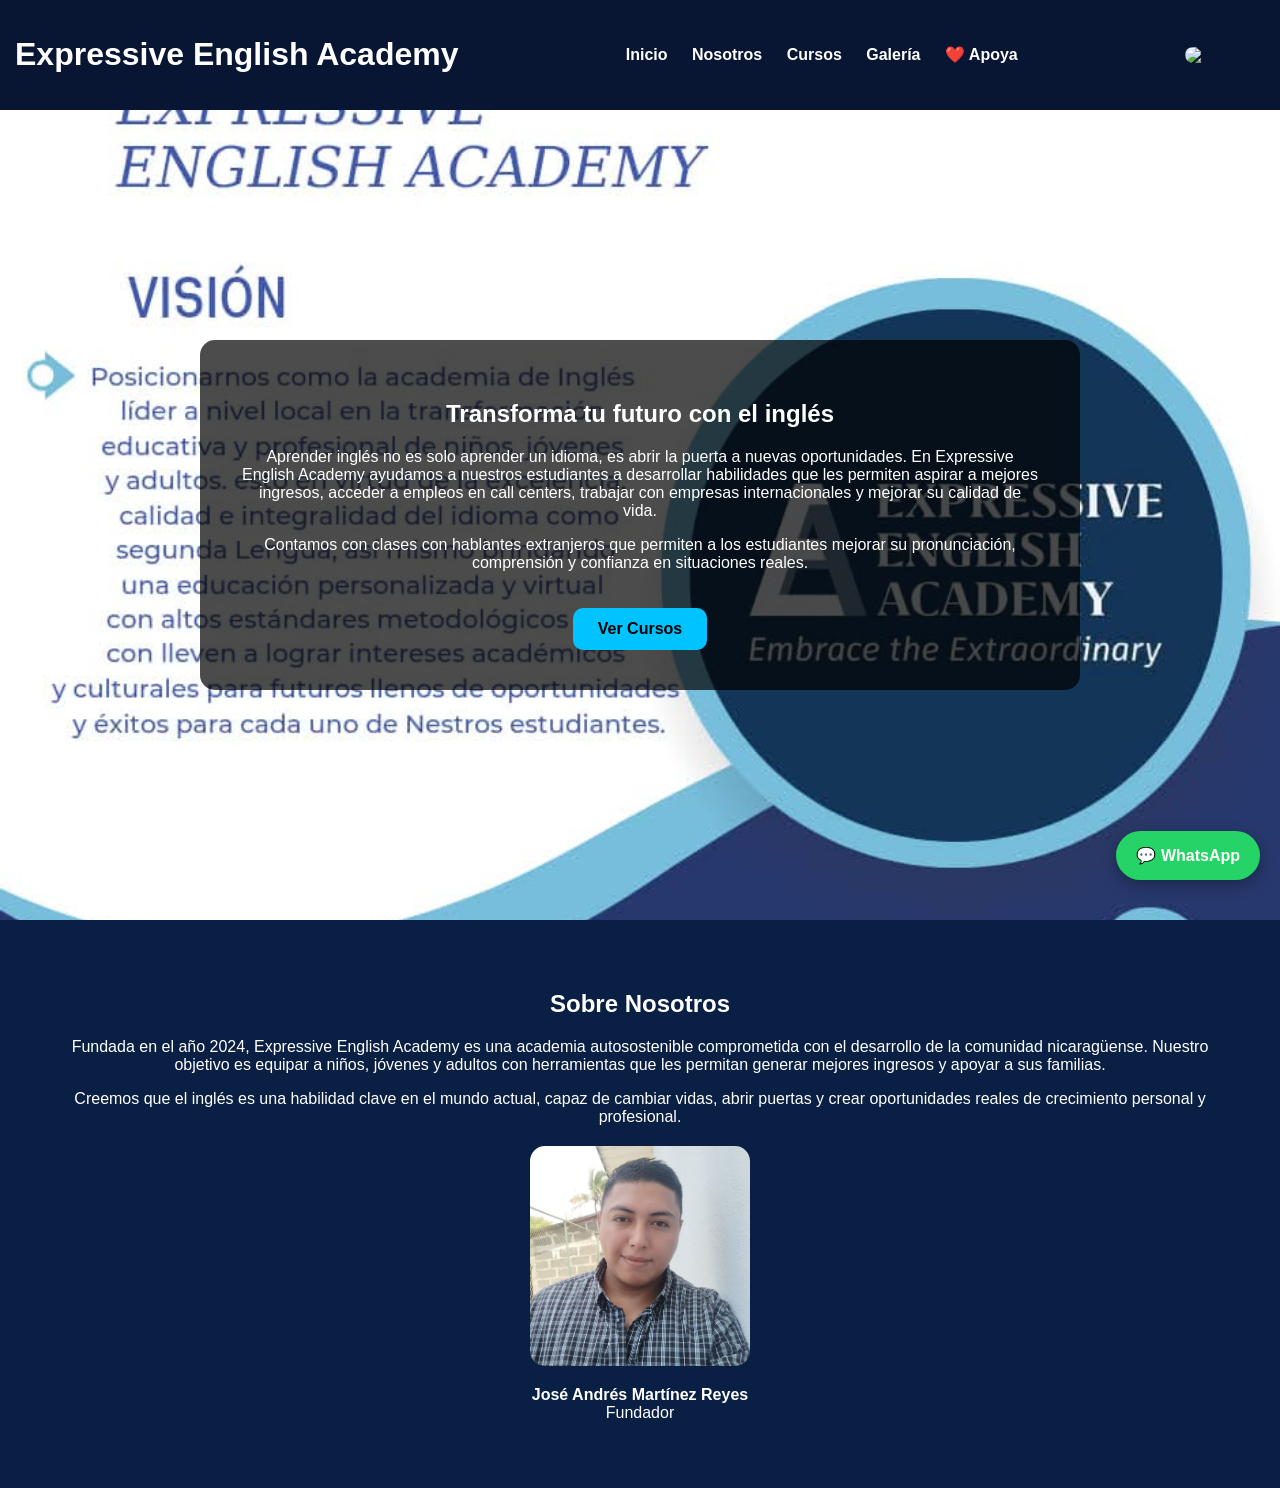
==== index.html @ 30f2a086 "Update index.html" ====
<!DOCTYPE html>
<html>
<head>
  <title>Expressive English Academy</title>

  <style>
    body {
      margin: 0;
      font-family: Arial, sans-serif;
      color: white;
      background-color: #0a1f44;
    }

    /* HEADER */
    header {
      background: #081633;
      padding: 15px;
      display: flex;
      justify-content: space-between;
      align-items: center;
    }

    nav a {
      color: white;
      margin: 0 10px;
      text-decoration: none;
      font-weight: bold;
    }

    nav a:hover {
      color: #00c3ff;
    }

    /* HERO */
    .hero {
      position: relative;
      height: 90vh;
      display: flex;
      align-items: center;
      justify-content: center;
      text-align: center;
      background-image: url('fotov6.jpg.jpg');
      background-size: cover;
      background-position: center;
    }

    .overlay {
      background-color: rgba(0,0,0,0.7);
      padding: 40px;
      border-radius: 15px;
      max-width: 800px;
    }

    .btn {
      display: inline-block;
      margin-top: 20px;
      padding: 12px 25px;
      background-color: #00c3ff;
      color: black;
      text-decoration: none;
      border-radius: 10px;
      font-weight: bold;
    }

    .btn:hover {
      background-color: white;
    }

    section {
      padding: 50px;
      text-align: center;
    }

  </style>
</head>

<body>

<!-- HEADER -->
<header>
  <h1>Expressive English Academy</h1>

  <nav>
    <a href="index.html">Inicio</a>
    <a href="about.html">Nosotros</a>
    <a href="courses.html">Cursos</a>
    <a href="gallery.html">Galería</a>
    <a href="donate.html">❤️ Apoya</a>
  </nav>

  <img src="foto8.jpg" width="80" style="border-radius:10px;">
</header>

<!-- HERO -->
<div class="hero">
  <div class="overlay">
    <h2>Transforma tu futuro con el inglés</h2>

    <p>
      Aprender inglés no es solo aprender un idioma, es abrir la puerta a nuevas oportunidades. 
      En Expressive English Academy ayudamos a nuestros estudiantes a desarrollar habilidades 
      que les permiten aspirar a mejores ingresos, acceder a empleos en call centers, trabajar con 
      empresas internacionales y mejorar su calidad de vida.
    </p>

    <p>
      Contamos con clases con hablantes extranjeros que permiten a los estudiantes mejorar 
      su pronunciación, comprensión y confianza en situaciones reales.
    </p>

    <a href="courses.html" class="btn">Ver Cursos</a>
  </div>
</div>

<!-- SOBRE NOSOTROS -->
<section>
  <h2>Sobre Nosotros</h2>

  <p>
    Fundada en el año 2024, Expressive English Academy es una academia autosostenible comprometida 
    con el desarrollo de la comunidad nicaragüense. Nuestro objetivo es equipar a niños, jóvenes y adultos 
    con herramientas que les permitan generar mejores ingresos y apoyar a sus familias.
  </p>

  <p>
    Creemos que el inglés es una habilidad clave en el mundo actual, capaz de cambiar vidas, abrir puertas 
    y crear oportunidades reales de crecimiento personal y profesional.
  </p>

  <div style="margin-top:20px;">
    <img src="foto7.jpg.jpg" width="220" style="border-radius:15px;">
    <p><strong>José Andrés Martínez Reyes</strong><br>Fundador</p>
  </div>

</section>

<!-- BOTÓN FLOTANTE -->
<a href="https://wa.me/50582581434?text=Hola%20quiero%20información%20sobre%20los%20cursos%20y%20también%20cómo%20puedo%20apoyar%20con%20donaciones" 
   target="_blank" 
   style="
   position: fixed;
   bottom: 20px;
   right: 20px;
   background-color: #25D366;
   color: white;
   padding: 15px 20px;
   border-radius: 50px;
   text-decoration: none;
   font-weight: bold;
   box-shadow: 0px 5px 15px rgba(0,0,0,0.3);
   z-index: 1000;
   ">
   💬 WhatsApp
</a>

</body>
</html>
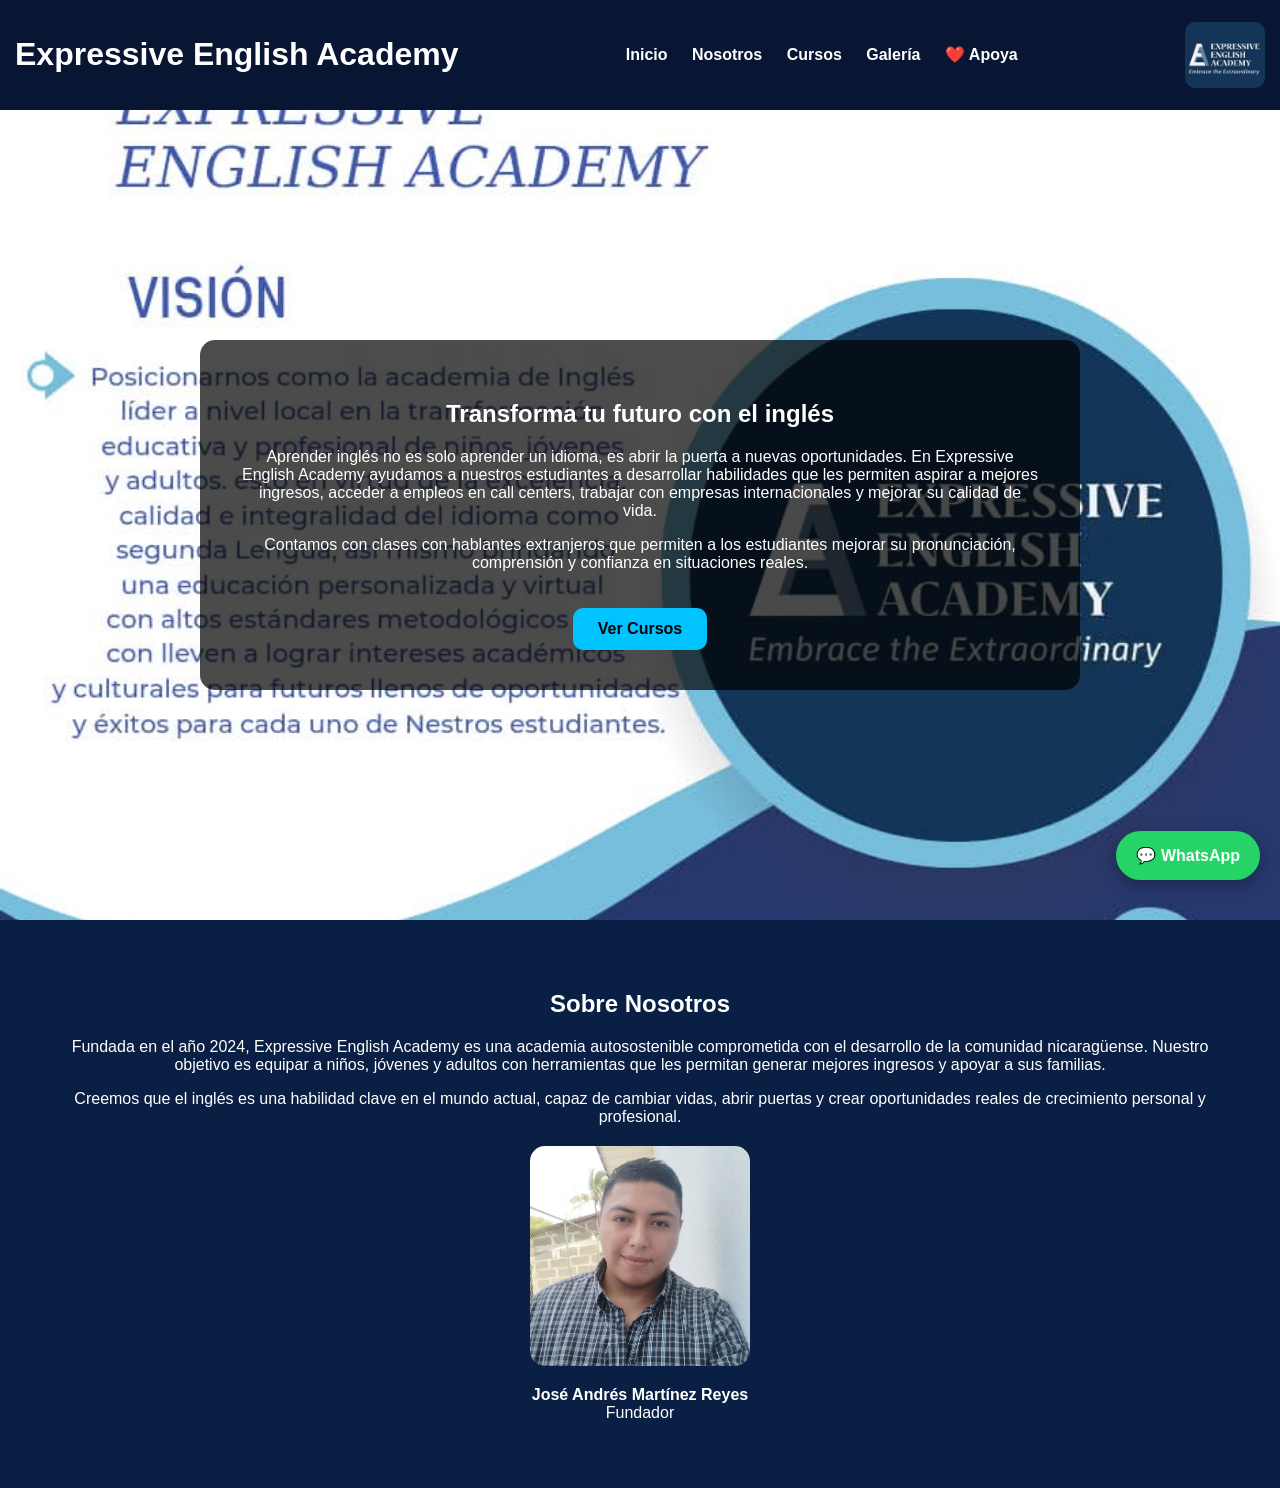
==== commit 5d0bb825: "Update index.html" ====
--- a/index.html
+++ b/index.html
@@ -88,7 +88,7 @@
     <a href="donate.html">❤️ Apoya</a>
   </nav>
 
-  <img src="foto8.jpg" width="80" style="border-radius:10px;">
+  <img src="foto8.jpg.jpg" width="80" style="border-radius:10px;">
 </header>
 
 <!-- HERO -->
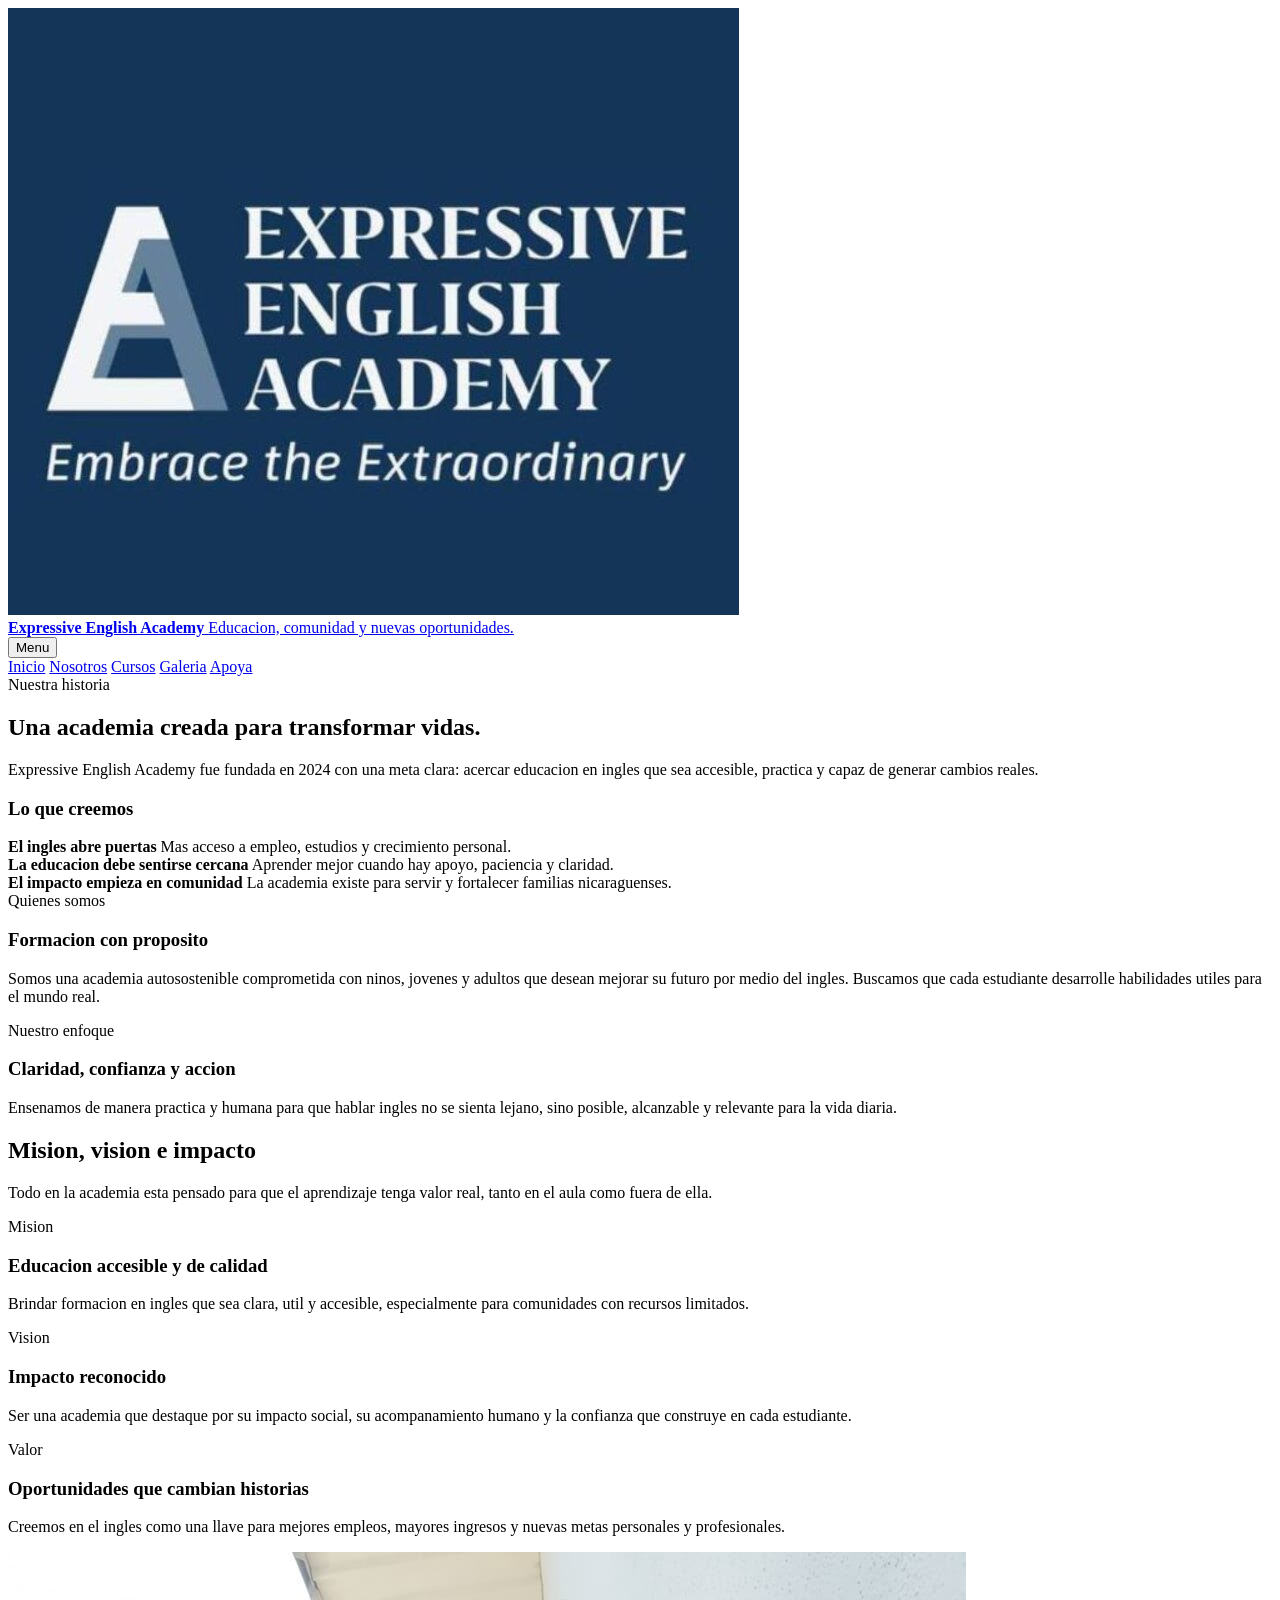
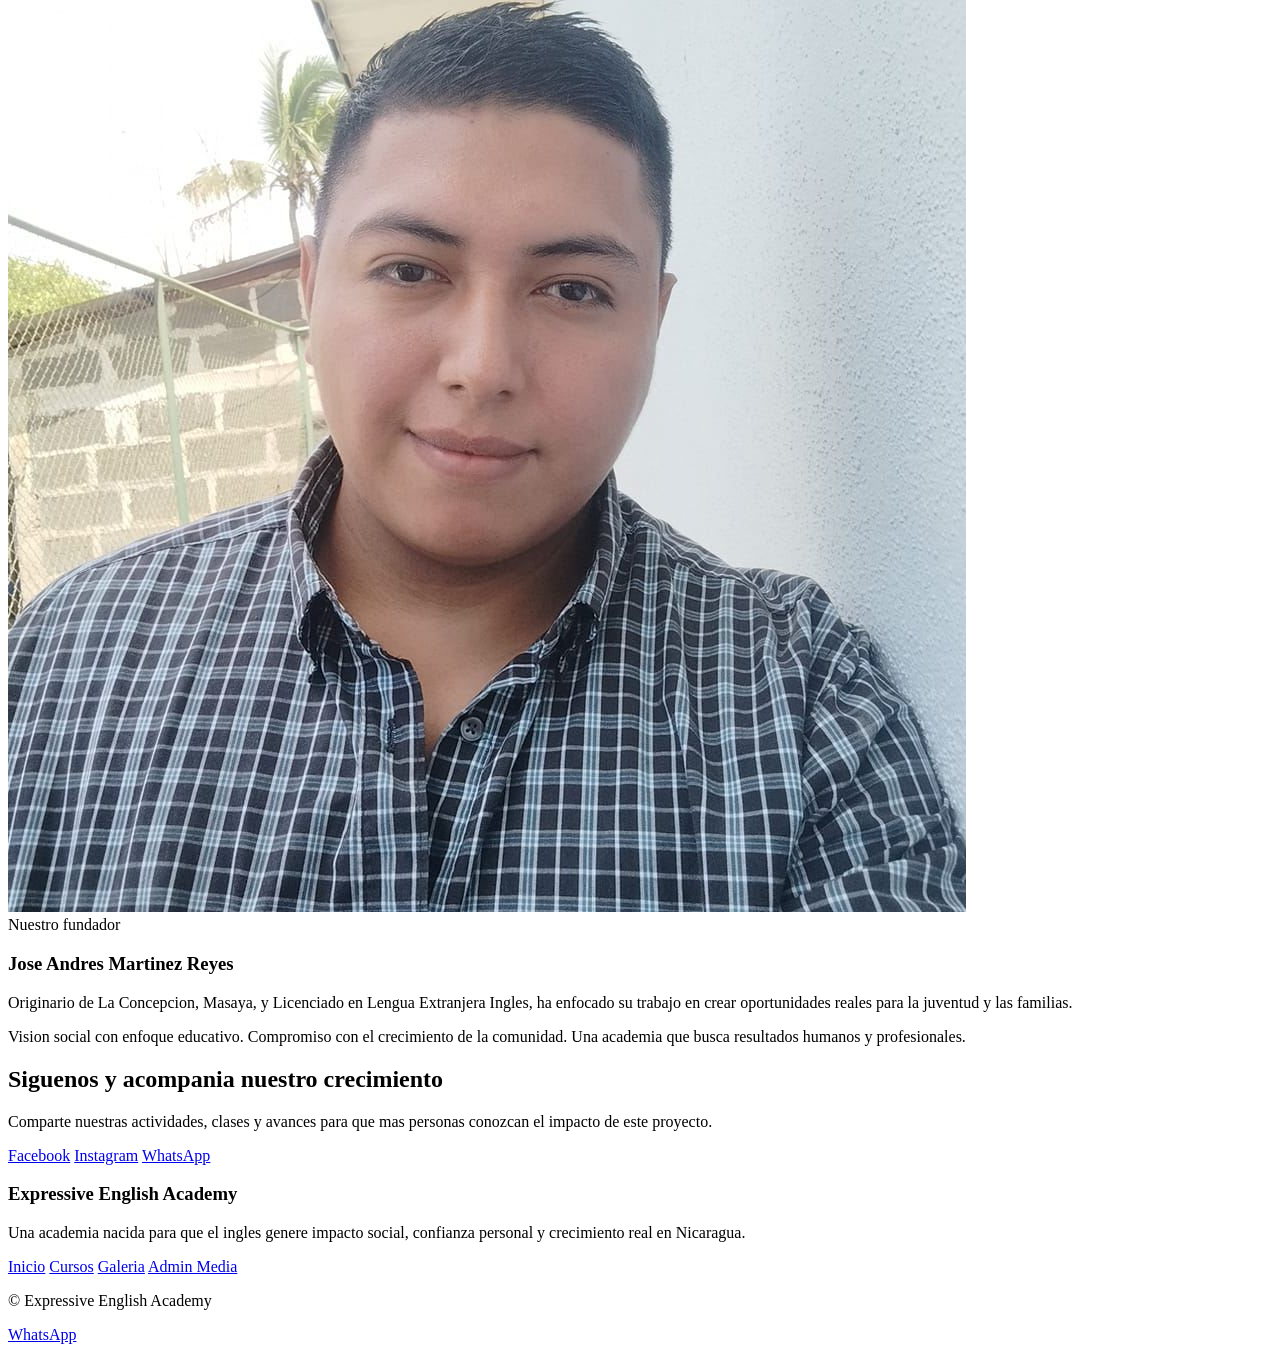
==== commit 5167b933: "Update index.html" ====
--- a/index.html
+++ b/index.html
@@ -1,157 +1,203 @@
 <!DOCTYPE html>
-<html>
+<html lang="es">
 <head>
-  <title>Expressive English Academy</title>
-
-  <style>
-    body {
-      margin: 0;
-      font-family: Arial, sans-serif;
-      color: white;
-      background-color: #0a1f44;
-    }
-
-    /* HEADER */
-    header {
-      background: #081633;
-      padding: 15px;
-      display: flex;
-      justify-content: space-between;
-      align-items: center;
-    }
-
-    nav a {
-      color: white;
-      margin: 0 10px;
-      text-decoration: none;
-      font-weight: bold;
-    }
-
-    nav a:hover {
-      color: #00c3ff;
-    }
-
-    /* HERO */
-    .hero {
-      position: relative;
-      height: 90vh;
-      display: flex;
-      align-items: center;
-      justify-content: center;
-      text-align: center;
-      background-image: url('fotov6.jpg.jpg');
-      background-size: cover;
-      background-position: center;
-    }
-
-    .overlay {
-      background-color: rgba(0,0,0,0.7);
-      padding: 40px;
-      border-radius: 15px;
-      max-width: 800px;
-    }
-
-    .btn {
-      display: inline-block;
-      margin-top: 20px;
-      padding: 12px 25px;
-      background-color: #00c3ff;
-      color: black;
-      text-decoration: none;
-      border-radius: 10px;
-      font-weight: bold;
-    }
-
-    .btn:hover {
-      background-color: white;
-    }
-
-    section {
-      padding: 50px;
-      text-align: center;
-    }
-
-  </style>
+  <meta charset="UTF-8">
+  <meta name="viewport" content="width=device-width, initial-scale=1.0">
+  <meta name="description" content="Conoce la historia, mision y vision de Expressive English Academy.">
+  <meta name="theme-color" content="#081220">
+  <title>Expressive English Academy | Nosotros</title>
+  <link rel="stylesheet" href="styles.css">
 </head>
-
 <body>
-
-<!-- HEADER -->
-<header>
-  <h1>Expressive English Academy</h1>
-
-  <nav>
-    <a href="index.html">Inicio</a>
-    <a href="about.html">Nosotros</a>
-    <a href="courses.html">Cursos</a>
-    <a href="gallery.html">Galería</a>
-    <a href="donate.html">❤️ Apoya</a>
-  </nav>
-
-  <img src="foto8.jpg.jpg" width="80" style="border-radius:10px;">
-</header>
-
-<!-- HERO -->
-<div class="hero">
-  <div class="overlay">
-    <h2>Transforma tu futuro con el inglés</h2>
-
-    <p>
-      Aprender inglés no es solo aprender un idioma, es abrir la puerta a nuevas oportunidades. 
-      En Expressive English Academy ayudamos a nuestros estudiantes a desarrollar habilidades 
-      que les permiten aspirar a mejores ingresos, acceder a empleos en call centers, trabajar con 
-      empresas internacionales y mejorar su calidad de vida.
-    </p>
-
-    <p>
-      Contamos con clases con hablantes extranjeros que permiten a los estudiantes mejorar 
-      su pronunciación, comprensión y confianza en situaciones reales.
-    </p>
-
-    <a href="courses.html" class="btn">Ver Cursos</a>
-  </div>
-</div>
-
-<!-- SOBRE NOSOTROS -->
-<section>
-  <h2>Sobre Nosotros</h2>
-
-  <p>
-    Fundada en el año 2024, Expressive English Academy es una academia autosostenible comprometida 
-    con el desarrollo de la comunidad nicaragüense. Nuestro objetivo es equipar a niños, jóvenes y adultos 
-    con herramientas que les permitan generar mejores ingresos y apoyar a sus familias.
-  </p>
-
-  <p>
-    Creemos que el inglés es una habilidad clave en el mundo actual, capaz de cambiar vidas, abrir puertas 
-    y crear oportunidades reales de crecimiento personal y profesional.
-  </p>
-
-  <div style="margin-top:20px;">
-    <img src="foto7.jpg.jpg" width="220" style="border-radius:15px;">
-    <p><strong>José Andrés Martínez Reyes</strong><br>Fundador</p>
-  </div>
-
-</section>
-
-<!-- BOTÓN FLOTANTE -->
-<a href="https://wa.me/50582581434?text=Hola%20quiero%20información%20sobre%20los%20cursos%20y%20también%20cómo%20puedo%20apoyar%20con%20donaciones" 
-   target="_blank" 
-   style="
-   position: fixed;
-   bottom: 20px;
-   right: 20px;
-   background-color: #25D366;
-   color: white;
-   padding: 15px 20px;
-   border-radius: 50px;
-   text-decoration: none;
-   font-weight: bold;
-   box-shadow: 0px 5px 15px rgba(0,0,0,0.3);
-   z-index: 1000;
-   ">
-   💬 WhatsApp
-</a>
-
+  <header class="site-header">
+    <div class="container header-inner">
+      <a class="brand" href="index.html">
+        <img class="brand-logo" src="foto8.jpg.jpg" alt="Logo de Expressive English Academy">
+        <div class="brand-copy">
+          <strong>Expressive English Academy</strong>
+          <span>Educacion, comunidad y nuevas oportunidades.</span>
+        </div>
+      </a>
+
+      <button class="nav-toggle" data-nav-toggle aria-expanded="false" aria-controls="site-nav">Menu</button>
+
+      <nav class="main-nav" id="site-nav" data-nav>
+        <a href="index.html">Inicio</a>
+        <a class="active" href="about.html">Nosotros</a>
+        <a href="courses.html">Cursos</a>
+        <a href="gallery.html">Galeria</a>
+        <a class="nav-cta" href="donate.html">Apoya</a>
+      </nav>
+    </div>
+  </header>
+
+  <main>
+    <section class="hero" style="--hero-image: url('foto7.jpg.jpg');">
+      <div class="container hero-grid">
+        <div>
+          <span class="eyebrow">Nuestra historia</span>
+          <h1 class="page-title">Una academia creada para transformar vidas.</h1>
+          <p class="page-lead">
+            Expressive English Academy fue fundada en 2024 con una meta clara:
+            acercar educacion en ingles que sea accesible, practica y capaz de generar cambios reales.
+          </p>
+        </div>
+
+        <div class="panel">
+          <h3>Lo que creemos</h3>
+          <div class="metric-list">
+            <div class="metric-item">
+              <strong>El ingles abre puertas</strong>
+              <span>Mas acceso a empleo, estudios y crecimiento personal.</span>
+            </div>
+            <div class="metric-item">
+              <strong>La educacion debe sentirse cercana</strong>
+              <span>Aprender mejor cuando hay apoyo, paciencia y claridad.</span>
+            </div>
+            <div class="metric-item">
+              <strong>El impacto empieza en comunidad</strong>
+              <span>La academia existe para servir y fortalecer familias nicaraguenses.</span>
+            </div>
+          </div>
+        </div>
+      </div>
+    </section>
+
+    <section class="section">
+      <div class="container split-layout">
+        <article class="split-card">
+          <span class="badge">Quienes somos</span>
+          <h3>Formacion con proposito</h3>
+          <p>
+            Somos una academia autosostenible comprometida con ninos, jovenes y adultos
+            que desean mejorar su futuro por medio del ingles. Buscamos que cada estudiante
+            desarrolle habilidades utiles para el mundo real.
+          </p>
+        </article>
+
+        <article class="split-card">
+          <span class="badge">Nuestro enfoque</span>
+          <h3>Claridad, confianza y accion</h3>
+          <p>
+            Ensenamos de manera practica y humana para que hablar ingles no se sienta lejano,
+            sino posible, alcanzable y relevante para la vida diaria.
+          </p>
+        </article>
+      </div>
+    </section>
+
+    <section class="section">
+      <div class="container">
+        <div class="section-heading">
+          <h2>Mision, vision e impacto</h2>
+          <p>
+            Todo en la academia esta pensado para que el aprendizaje tenga valor real,
+            tanto en el aula como fuera de ella.
+          </p>
+        </div>
+
+        <div class="card-grid">
+          <article class="feature-card">
+            <span class="badge">Mision</span>
+            <h3>Educacion accesible y de calidad</h3>
+            <p>
+              Brindar formacion en ingles que sea clara, util y accesible, especialmente
+              para comunidades con recursos limitados.
+            </p>
+          </article>
+
+          <article class="feature-card">
+            <span class="badge">Vision</span>
+            <h3>Impacto reconocido</h3>
+            <p>
+              Ser una academia que destaque por su impacto social, su acompanamiento humano
+              y la confianza que construye en cada estudiante.
+            </p>
+          </article>
+
+          <article class="feature-card">
+            <span class="badge">Valor</span>
+            <h3>Oportunidades que cambian historias</h3>
+            <p>
+              Creemos en el ingles como una llave para mejores empleos, mayores ingresos
+              y nuevas metas personales y profesionales.
+            </p>
+          </article>
+        </div>
+      </div>
+    </section>
+
+    <section class="section">
+      <div class="container">
+        <article class="split-card founder-card">
+          <img src="foto7.jpg.jpg" alt="Jose Andres Martinez Reyes">
+          <div>
+            <span class="badge">Nuestro fundador</span>
+            <h3>Jose Andres Martinez Reyes</h3>
+            <p>
+              Originario de La Concepcion, Masaya, y Licenciado en Lengua Extranjera Ingles,
+              ha enfocado su trabajo en crear oportunidades reales para la juventud y las familias.
+            </p>
+            <div class="list">
+              <span>Vision social con enfoque educativo.</span>
+              <span>Compromiso con el crecimiento de la comunidad.</span>
+              <span>Una academia que busca resultados humanos y profesionales.</span>
+            </div>
+          </div>
+        </article>
+      </div>
+    </section>
+
+    <section class="section">
+      <div class="container">
+        <div class="section-heading">
+          <h2>Siguenos y acompania nuestro crecimiento</h2>
+          <p>
+            Comparte nuestras actividades, clases y avances para que mas personas conozcan
+            el impacto de este proyecto.
+          </p>
+        </div>
+
+        <div class="social-row">
+          <a class="social-pill" href="https://www.facebook.com/p/Expressive-English-Academy-61554703284587/" target="_blank" rel="noopener">Facebook</a>
+          <a class="social-pill" href="https://www.instagram.com/expressiveenglishacademy/" target="_blank" rel="noopener">Instagram</a>
+          <a class="social-pill" href="https://wa.me/50582581434?text=Hola%20quiero%20informacion%20sobre%20Expressive%20English%20Academy" target="_blank" rel="noopener">WhatsApp</a>
+        </div>
+      </div>
+    </section>
+  </main>
+
+  <footer class="footer">
+    <div class="container footer-grid">
+      <div>
+        <h3>Expressive English Academy</h3>
+        <p class="footer-note">
+          Una academia nacida para que el ingles genere impacto social, confianza personal
+          y crecimiento real en Nicaragua.
+        </p>
+      </div>
+
+      <div>
+        <div class="footer-links">
+          <a href="index.html">Inicio</a>
+          <a href="courses.html">Cursos</a>
+          <a href="gallery.html">Galeria</a>
+          <a href="admin-media.html">Admin Media</a>
+        </div>
+        <p class="muted" style="margin-top: 16px;">&copy; <span data-year></span> Expressive English Academy</p>
+      </div>
+    </div>
+  </footer>
+
+  <a
+    class="floating-whatsapp"
+    href="https://wa.me/50582581434?text=Hola%20quiero%20informacion%20sobre%20los%20cursos%20y%20tambien%20como%20puedo%20apoyar%20con%20donaciones"
+    target="_blank"
+    rel="noopener"
+  >
+    WhatsApp
+  </a>
+
+  <script src="main.js"></script>
 </body>
 </html>
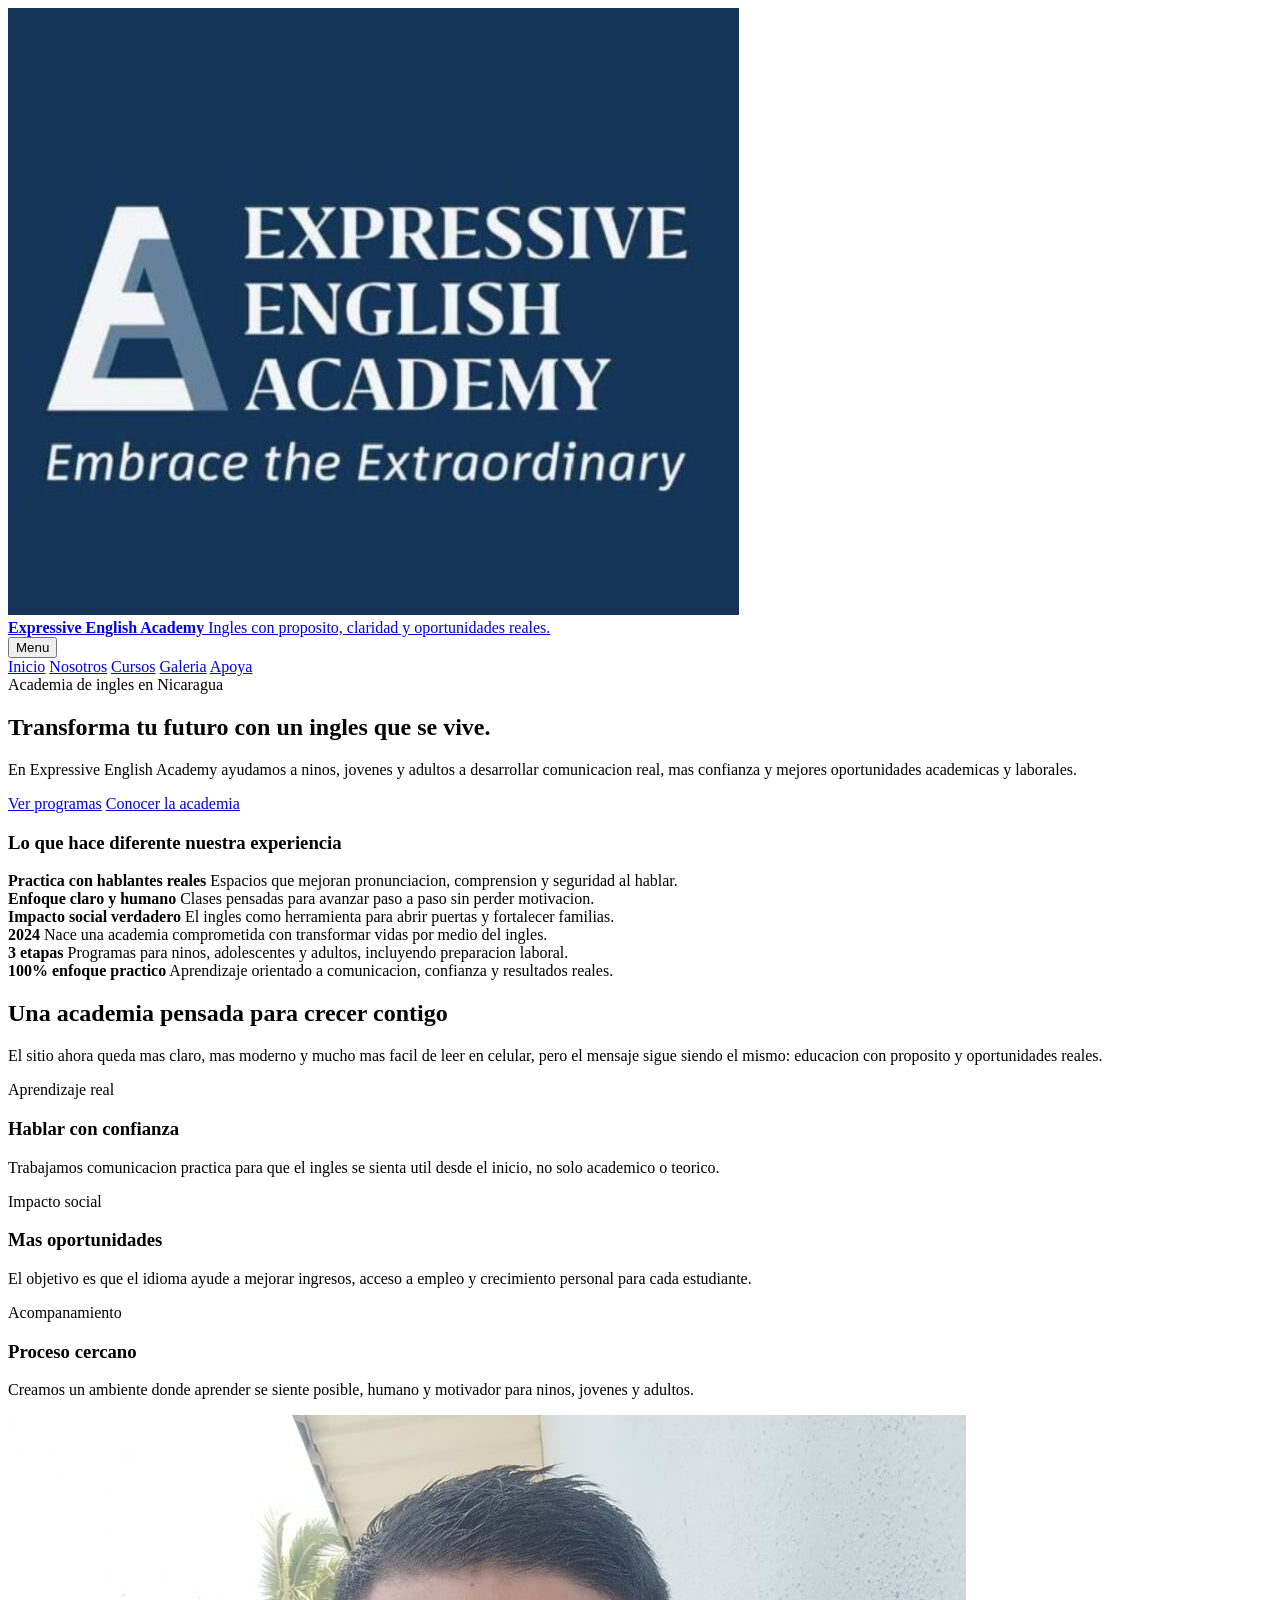
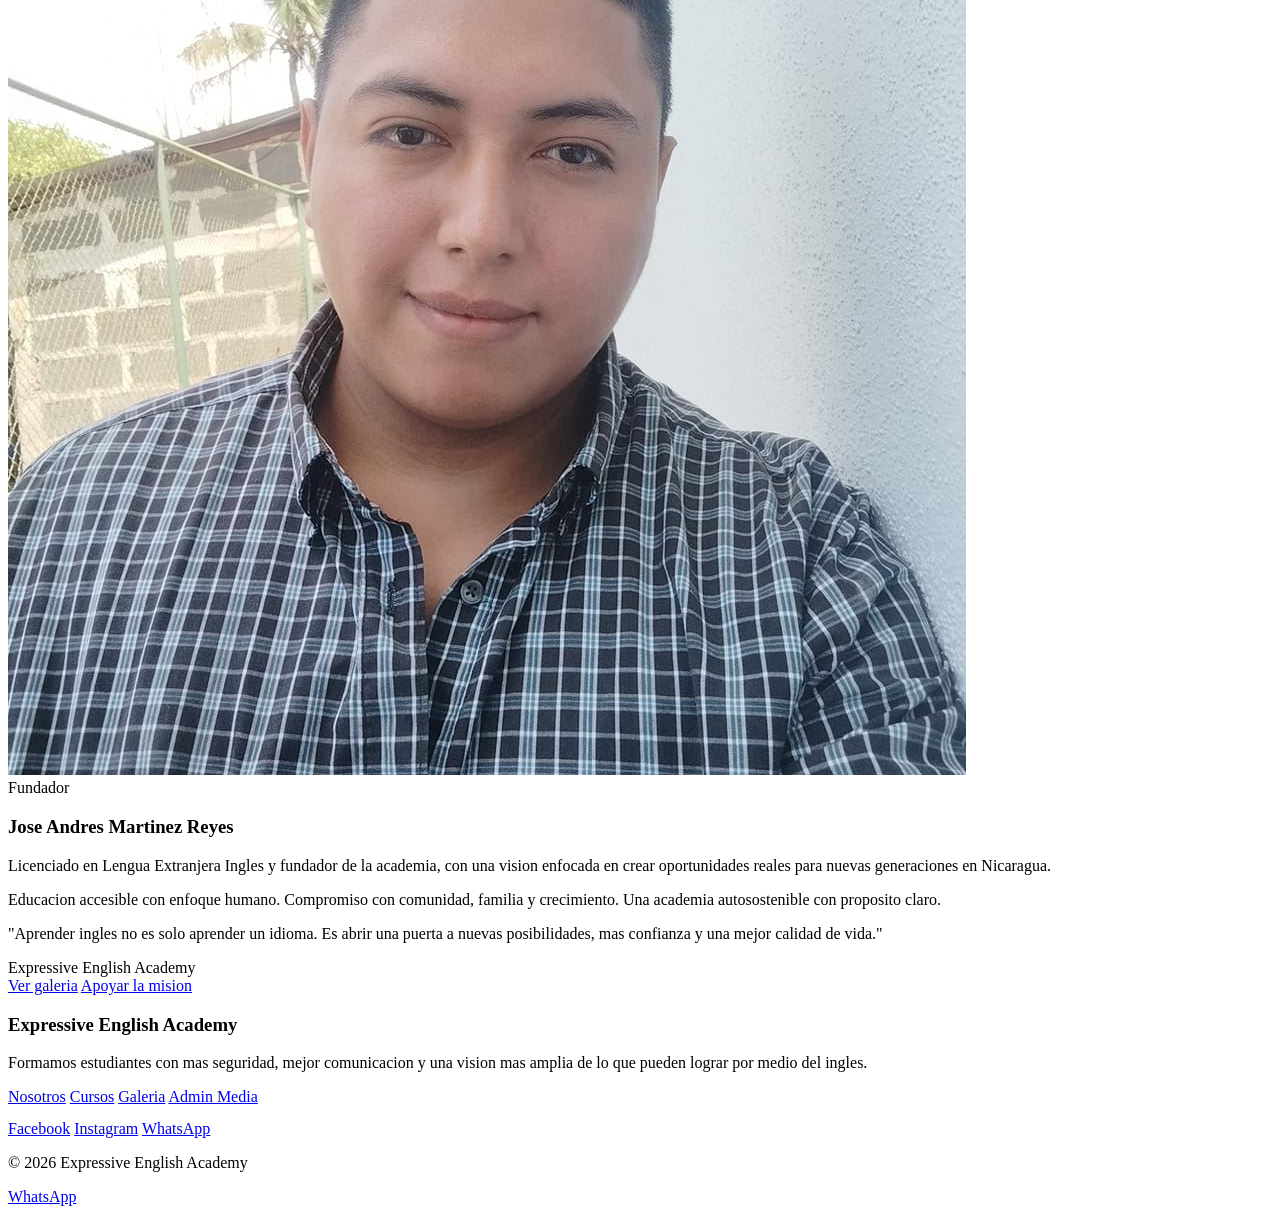
==== commit e486e310: "Update index.html" ====
--- a/index.html
+++ b/index.html
@@ -3,9 +3,9 @@
 <head>
   <meta charset="UTF-8">
   <meta name="viewport" content="width=device-width, initial-scale=1.0">
-  <meta name="description" content="Conoce la historia, mision y vision de Expressive English Academy.">
+  <meta name="description" content="Expressive English Academy transforma vidas a traves del ingles con cursos practicos, acompanamiento real e impacto social.">
   <meta name="theme-color" content="#081220">
-  <title>Expressive English Academy | Nosotros</title>
+  <title>Expressive English Academy | Inicio</title>
   <link rel="stylesheet" href="styles.css">
 </head>
 <body>
@@ -15,15 +15,15 @@
         <img class="brand-logo" src="foto8.jpg.jpg" alt="Logo de Expressive English Academy">
         <div class="brand-copy">
           <strong>Expressive English Academy</strong>
-          <span>Educacion, comunidad y nuevas oportunidades.</span>
+          <span>Ingles con proposito, claridad y oportunidades reales.</span>
         </div>
       </a>
 
       <button class="nav-toggle" data-nav-toggle aria-expanded="false" aria-controls="site-nav">Menu</button>
 
       <nav class="main-nav" id="site-nav" data-nav>
-        <a href="index.html">Inicio</a>
-        <a class="active" href="about.html">Nosotros</a>
+        <a class="active" href="index.html">Inicio</a>
+        <a href="about.html">Nosotros</a>
         <a href="courses.html">Cursos</a>
         <a href="gallery.html">Galeria</a>
         <a class="nav-cta" href="donate.html">Apoya</a>
@@ -32,31 +32,35 @@
   </header>
 
   <main>
-    <section class="hero" style="--hero-image: url('foto7.jpg.jpg');">
+    <section class="hero" style="--hero-image: url('fotov6.jpg.jpg');">
       <div class="container hero-grid">
         <div>
-          <span class="eyebrow">Nuestra historia</span>
-          <h1 class="page-title">Una academia creada para transformar vidas.</h1>
+          <span class="eyebrow">Academia de ingles en Nicaragua</span>
+          <h1 class="page-title">Transforma tu futuro con un ingles que se vive.</h1>
           <p class="page-lead">
-            Expressive English Academy fue fundada en 2024 con una meta clara:
-            acercar educacion en ingles que sea accesible, practica y capaz de generar cambios reales.
+            En Expressive English Academy ayudamos a ninos, jovenes y adultos a desarrollar
+            comunicacion real, mas confianza y mejores oportunidades academicas y laborales.
           </p>
+          <div class="button-row">
+            <a class="button button-primary" href="courses.html">Ver programas</a>
+            <a class="button button-secondary" href="about.html">Conocer la academia</a>
+          </div>
         </div>
 
         <div class="panel">
-          <h3>Lo que creemos</h3>
+          <h3>Lo que hace diferente nuestra experiencia</h3>
           <div class="metric-list">
             <div class="metric-item">
-              <strong>El ingles abre puertas</strong>
-              <span>Mas acceso a empleo, estudios y crecimiento personal.</span>
+              <strong>Practica con hablantes reales</strong>
+              <span>Espacios que mejoran pronunciacion, comprension y seguridad al hablar.</span>
             </div>
             <div class="metric-item">
-              <strong>La educacion debe sentirse cercana</strong>
-              <span>Aprender mejor cuando hay apoyo, paciencia y claridad.</span>
+              <strong>Enfoque claro y humano</strong>
+              <span>Clases pensadas para avanzar paso a paso sin perder motivacion.</span>
             </div>
             <div class="metric-item">
-              <strong>El impacto empieza en comunidad</strong>
-              <span>La academia existe para servir y fortalecer familias nicaraguenses.</span>
+              <strong>Impacto social verdadero</strong>
+              <span>El ingles como herramienta para abrir puertas y fortalecer familias.</span>
             </div>
           </div>
         </div>
@@ -64,63 +68,59 @@
     </section>
 
     <section class="section">
-      <div class="container split-layout">
-        <article class="split-card">
-          <span class="badge">Quienes somos</span>
-          <h3>Formacion con proposito</h3>
-          <p>
-            Somos una academia autosostenible comprometida con ninos, jovenes y adultos
-            que desean mejorar su futuro por medio del ingles. Buscamos que cada estudiante
-            desarrolle habilidades utiles para el mundo real.
-          </p>
-        </article>
-
-        <article class="split-card">
-          <span class="badge">Nuestro enfoque</span>
-          <h3>Claridad, confianza y accion</h3>
-          <p>
-            Ensenamos de manera practica y humana para que hablar ingles no se sienta lejano,
-            sino posible, alcanzable y relevante para la vida diaria.
-          </p>
-        </article>
+      <div class="container">
+        <div class="stats-grid">
+          <article class="stat-card">
+            <strong>2024</strong>
+            <span>Nace una academia comprometida con transformar vidas por medio del ingles.</span>
+          </article>
+          <article class="stat-card">
+            <strong>3 etapas</strong>
+            <span>Programas para ninos, adolescentes y adultos, incluyendo preparacion laboral.</span>
+          </article>
+          <article class="stat-card">
+            <strong>100% enfoque practico</strong>
+            <span>Aprendizaje orientado a comunicacion, confianza y resultados reales.</span>
+          </article>
+        </div>
       </div>
     </section>
 
     <section class="section">
       <div class="container">
         <div class="section-heading">
-          <h2>Mision, vision e impacto</h2>
+          <h2>Una academia pensada para crecer contigo</h2>
           <p>
-            Todo en la academia esta pensado para que el aprendizaje tenga valor real,
-            tanto en el aula como fuera de ella.
+            El sitio ahora queda mas claro, mas moderno y mucho mas facil de leer en celular,
+            pero el mensaje sigue siendo el mismo: educacion con proposito y oportunidades reales.
           </p>
         </div>
 
         <div class="card-grid">
           <article class="feature-card">
-            <span class="badge">Mision</span>
-            <h3>Educacion accesible y de calidad</h3>
-            <p>
-              Brindar formacion en ingles que sea clara, util y accesible, especialmente
-              para comunidades con recursos limitados.
+            <span class="badge">Aprendizaje real</span>
+            <h3>Hablar con confianza</h3>
+            <p>
+              Trabajamos comunicacion practica para que el ingles se sienta util desde el inicio,
+              no solo academico o teorico.
             </p>
           </article>
 
           <article class="feature-card">
-            <span class="badge">Vision</span>
-            <h3>Impacto reconocido</h3>
-            <p>
-              Ser una academia que destaque por su impacto social, su acompanamiento humano
-              y la confianza que construye en cada estudiante.
+            <span class="badge">Impacto social</span>
+            <h3>Mas oportunidades</h3>
+            <p>
+              El objetivo es que el idioma ayude a mejorar ingresos, acceso a empleo y crecimiento
+              personal para cada estudiante.
             </p>
           </article>
 
           <article class="feature-card">
-            <span class="badge">Valor</span>
-            <h3>Oportunidades que cambian historias</h3>
-            <p>
-              Creemos en el ingles como una llave para mejores empleos, mayores ingresos
-              y nuevas metas personales y profesionales.
+            <span class="badge">Acompanamiento</span>
+            <h3>Proceso cercano</h3>
+            <p>
+              Creamos un ambiente donde aprender se siente posible, humano y motivador para ninos,
+              jovenes y adultos.
             </p>
           </article>
         </div>
@@ -128,41 +128,36 @@
     </section>
 
     <section class="section">
-      <div class="container">
+      <div class="container split-layout">
         <article class="split-card founder-card">
-          <img src="foto7.jpg.jpg" alt="Jose Andres Martinez Reyes">
+          <img src="foto7.jpg.jpg" alt="Jose Andres Martinez Reyes, fundador de Expressive English Academy">
           <div>
-            <span class="badge">Nuestro fundador</span>
+            <span class="badge">Fundador</span>
             <h3>Jose Andres Martinez Reyes</h3>
             <p>
-              Originario de La Concepcion, Masaya, y Licenciado en Lengua Extranjera Ingles,
-              ha enfocado su trabajo en crear oportunidades reales para la juventud y las familias.
+              Licenciado en Lengua Extranjera Ingles y fundador de la academia, con una vision
+              enfocada en crear oportunidades reales para nuevas generaciones en Nicaragua.
             </p>
             <div class="list">
-              <span>Vision social con enfoque educativo.</span>
-              <span>Compromiso con el crecimiento de la comunidad.</span>
-              <span>Una academia que busca resultados humanos y profesionales.</span>
+              <span>Educacion accesible con enfoque humano.</span>
+              <span>Compromiso con comunidad, familia y crecimiento.</span>
+              <span>Una academia autosostenible con proposito claro.</span>
             </div>
           </div>
         </article>
-      </div>
-    </section>
-
-    <section class="section">
-      <div class="container">
-        <div class="section-heading">
-          <h2>Siguenos y acompania nuestro crecimiento</h2>
-          <p>
-            Comparte nuestras actividades, clases y avances para que mas personas conozcan
-            el impacto de este proyecto.
+
+        <article class="quote-card">
+          <p class="quote">
+            "Aprender ingles no es solo aprender un idioma. Es abrir una puerta a nuevas
+            posibilidades, mas confianza y una mejor calidad de vida."
           </p>
-        </div>
-
-        <div class="social-row">
-          <a class="social-pill" href="https://www.facebook.com/p/Expressive-English-Academy-61554703284587/" target="_blank" rel="noopener">Facebook</a>
-          <a class="social-pill" href="https://www.instagram.com/expressiveenglishacademy/" target="_blank" rel="noopener">Instagram</a>
-          <a class="social-pill" href="https://wa.me/50582581434?text=Hola%20quiero%20informacion%20sobre%20Expressive%20English%20Academy" target="_blank" rel="noopener">WhatsApp</a>
-        </div>
+          <div class="quote-author">Expressive English Academy</div>
+
+          <div class="button-row">
+            <a class="button button-primary" href="gallery.html">Ver galeria</a>
+            <a class="button button-ghost" href="donate.html">Apoyar la mision</a>
+          </div>
+        </article>
       </div>
     </section>
   </main>
@@ -172,17 +167,22 @@
       <div>
         <h3>Expressive English Academy</h3>
         <p class="footer-note">
-          Una academia nacida para que el ingles genere impacto social, confianza personal
-          y crecimiento real en Nicaragua.
+          Formamos estudiantes con mas seguridad, mejor comunicacion y una vision mas amplia
+          de lo que pueden lograr por medio del ingles.
         </p>
       </div>
 
       <div>
         <div class="footer-links">
-          <a href="index.html">Inicio</a>
+          <a href="about.html">Nosotros</a>
           <a href="courses.html">Cursos</a>
           <a href="gallery.html">Galeria</a>
           <a href="admin-media.html">Admin Media</a>
+        </div>
+        <div class="social-row" style="margin-top: 14px;">
+          <a class="social-pill" href="https://www.facebook.com/p/Expressive-English-Academy-61554703284587/" target="_blank" rel="noopener">Facebook</a>
+          <a class="social-pill" href="https://www.instagram.com/expressiveenglishacademy/" target="_blank" rel="noopener">Instagram</a>
+          <a class="social-pill" href="https://wa.me/50582581434?text=Hola%20quiero%20informacion%20sobre%20los%20cursos%20de%20ingles" target="_blank" rel="noopener">WhatsApp</a>
         </div>
         <p class="muted" style="margin-top: 16px;">&copy; <span data-year></span> Expressive English Academy</p>
       </div>
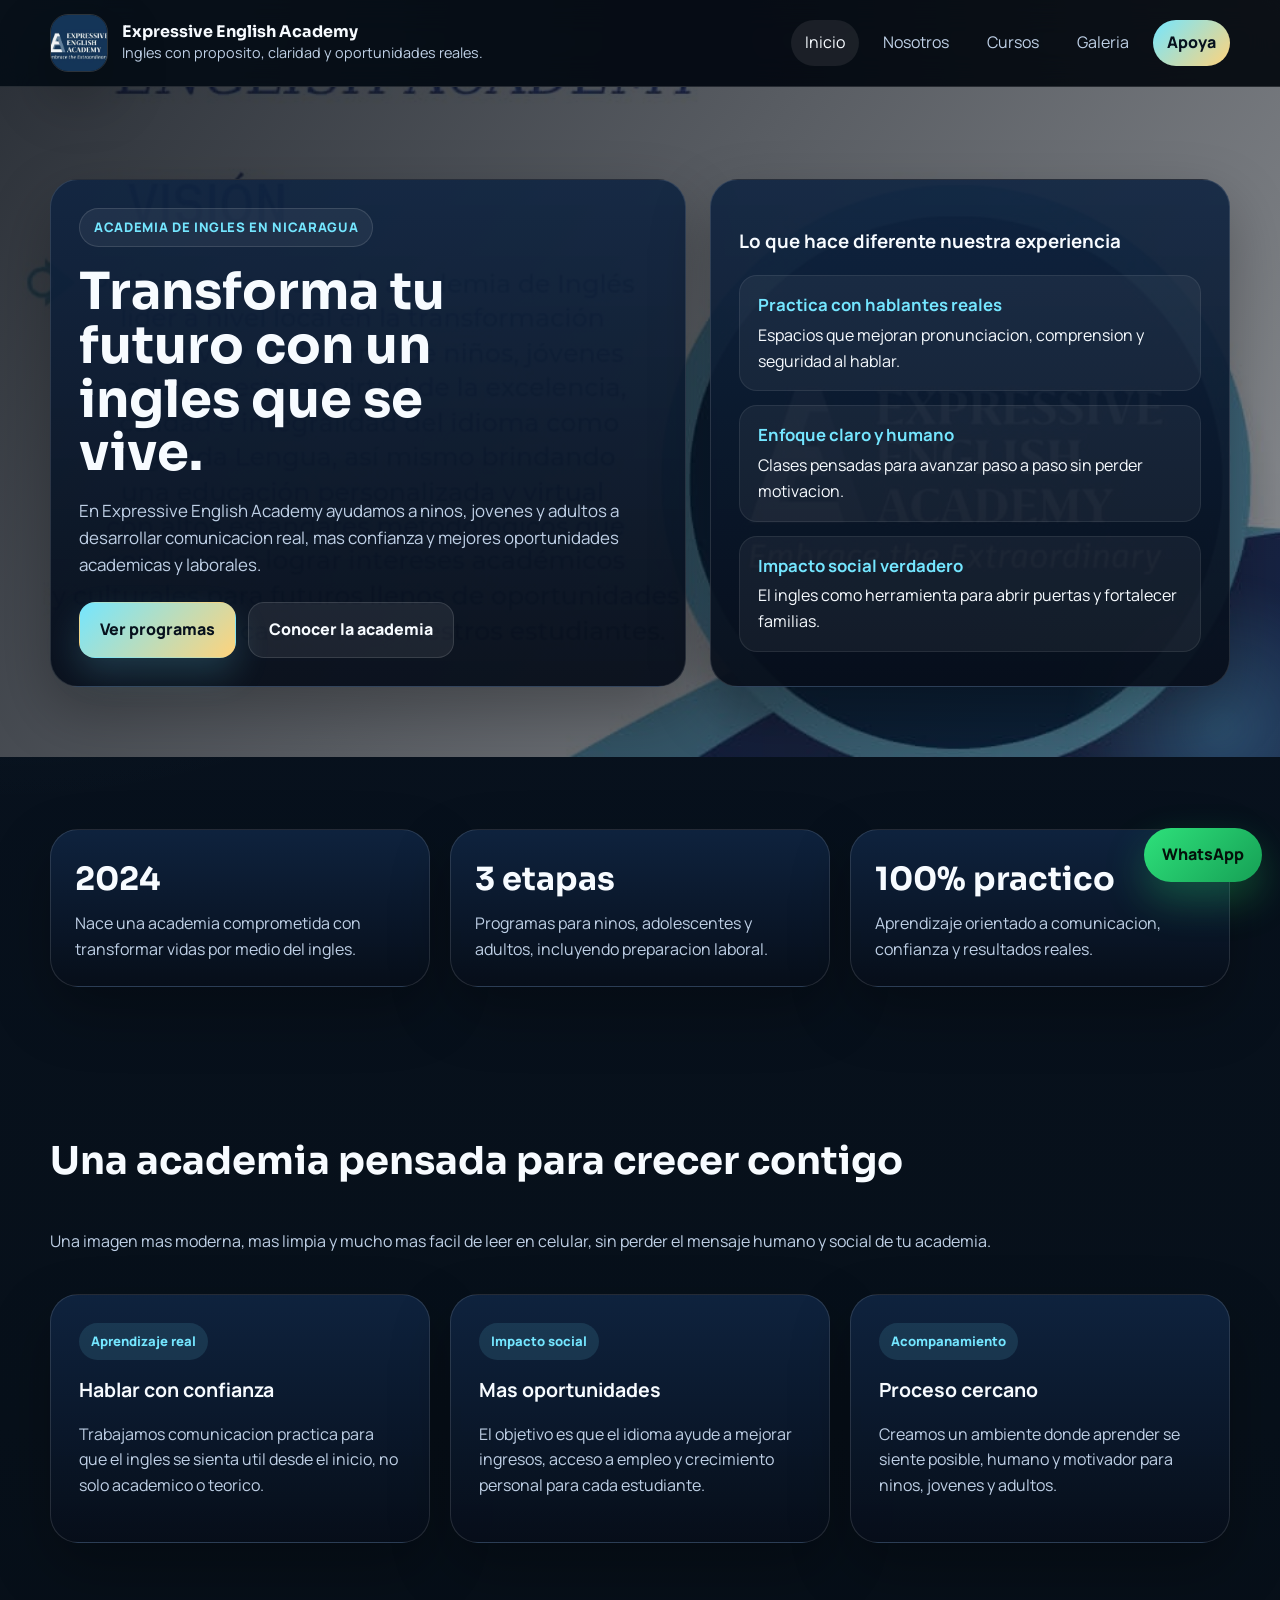
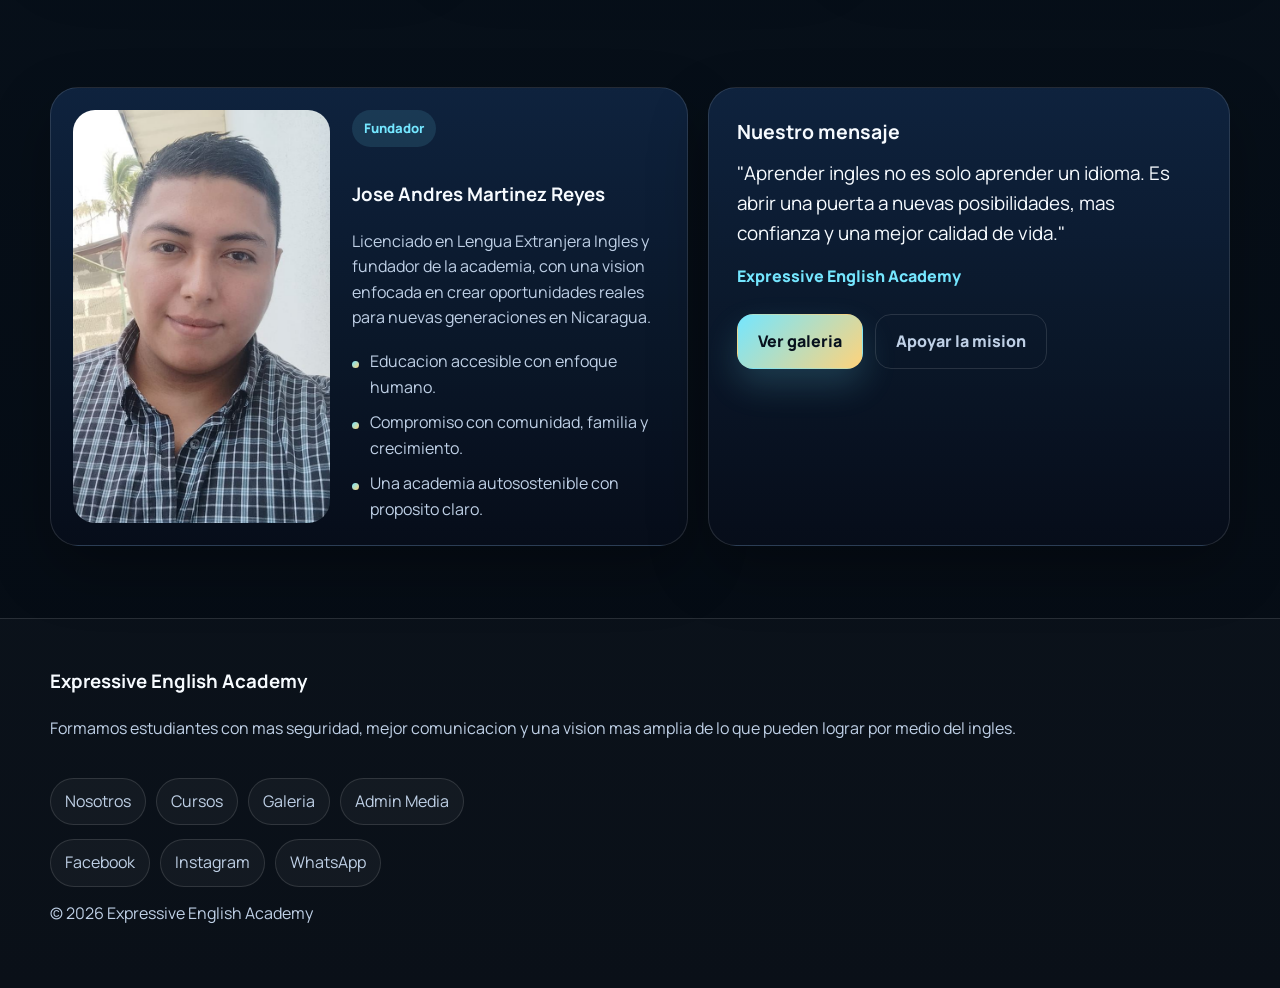
==== commit 8d02f551: "Update index.html" ====
--- a/index.html
+++ b/index.html
@@ -3,10 +3,527 @@
 <head>
   <meta charset="UTF-8">
   <meta name="viewport" content="width=device-width, initial-scale=1.0">
+  <title>Expressive English Academy | Inicio</title>
+  <meta name="theme-color" content="#081220">
   <meta name="description" content="Expressive English Academy transforma vidas a traves del ingles con cursos practicos, acompanamiento real e impacto social.">
-  <meta name="theme-color" content="#081220">
-  <title>Expressive English Academy | Inicio</title>
-  <link rel="stylesheet" href="styles.css">
+  <style>
+    @import url("https://fonts.googleapis.com/css2?family=Manrope:wght@400;500;600;700;800&family=Sora:wght@600;700;800&display=swap");
+
+    :root {
+      --bg: #07111e;
+      --panel: rgba(10, 24, 45, 0.9);
+      --panel-2: rgba(16, 37, 66, 0.92);
+      --line: rgba(255, 255, 255, 0.12);
+      --text: #f7fbff;
+      --muted: #bfd0e6;
+      --accent: #74e6ff;
+      --accent-2: #ffd37b;
+      --shadow: 0 24px 60px rgba(0, 0, 0, 0.28);
+      --radius-xl: 28px;
+      --radius-lg: 22px;
+      --radius-md: 16px;
+      --radius-pill: 999px;
+      --max: 1180px;
+    }
+
+    * {
+      box-sizing: border-box;
+    }
+
+    html {
+      scroll-behavior: smooth;
+    }
+
+    body {
+      margin: 0;
+      color: var(--text);
+      font-family: "Manrope", sans-serif;
+      line-height: 1.6;
+      background:
+        radial-gradient(circle at top left, rgba(116, 230, 255, 0.12), transparent 28%),
+        radial-gradient(circle at top right, rgba(255, 211, 123, 0.14), transparent 22%),
+        linear-gradient(180deg, #081220 0%, #07101a 55%, #050b13 100%);
+    }
+
+    img {
+      display: block;
+      max-width: 100%;
+    }
+
+    a {
+      color: inherit;
+      text-decoration: none;
+    }
+
+    button {
+      font: inherit;
+    }
+
+    .container {
+      width: min(var(--max), calc(100% - 2rem));
+      margin: 0 auto;
+    }
+
+    .site-header {
+      position: sticky;
+      top: 0;
+      z-index: 80;
+      background: rgba(5, 10, 18, 0.8);
+      backdrop-filter: blur(16px);
+      border-bottom: 1px solid var(--line);
+    }
+
+    .header-inner {
+      position: relative;
+      display: flex;
+      align-items: center;
+      justify-content: space-between;
+      gap: 1rem;
+      padding: 14px 0;
+    }
+
+    .brand {
+      display: flex;
+      align-items: center;
+      gap: 14px;
+      min-width: 0;
+    }
+
+    .brand-logo {
+      width: 58px;
+      height: 58px;
+      object-fit: cover;
+      border-radius: 18px;
+      border: 1px solid rgba(255,255,255,0.15);
+      box-shadow: var(--shadow);
+    }
+
+    .brand-copy strong {
+      display: block;
+      font-family: "Sora", sans-serif;
+      font-size: 1rem;
+      line-height: 1.2;
+    }
+
+    .brand-copy span {
+      display: block;
+      color: var(--muted);
+      font-size: 0.9rem;
+    }
+
+    .nav-toggle {
+      display: none;
+      border: 1px solid var(--line);
+      background: rgba(255,255,255,0.06);
+      color: var(--text);
+      padding: 10px 16px;
+      border-radius: var(--radius-pill);
+      font-weight: 800;
+      cursor: pointer;
+    }
+
+    .main-nav {
+      display: flex;
+      align-items: center;
+      gap: 10px;
+    }
+
+    .main-nav a {
+      padding: 10px 14px;
+      border-radius: var(--radius-pill);
+      color: var(--muted);
+      transition: 0.25s ease;
+    }
+
+    .main-nav a:hover,
+    .main-nav a.active {
+      color: var(--text);
+      background: rgba(255,255,255,0.08);
+    }
+
+    .main-nav .nav-cta {
+      color: #07111d;
+      background: linear-gradient(135deg, var(--accent), var(--accent-2));
+      font-weight: 900;
+    }
+
+    .hero {
+      position: relative;
+      overflow: hidden;
+      padding: 92px 0 70px;
+      background:
+        linear-gradient(125deg, rgba(5, 11, 20, 0.84), rgba(5, 11, 20, 0.46)),
+        url("fotov6.jpg.jpg") center/cover no-repeat;
+    }
+
+    .hero::after {
+      content: "";
+      position: absolute;
+      right: -90px;
+      bottom: -120px;
+      width: 300px;
+      height: 300px;
+      border-radius: 50%;
+      background: radial-gradient(circle, rgba(116, 230, 255, 0.22), transparent 70%);
+      filter: blur(10px);
+    }
+
+    .hero-grid {
+      position: relative;
+      z-index: 1;
+      display: grid;
+      grid-template-columns: 1.1fr 0.9fr;
+      gap: 24px;
+      align-items: stretch;
+    }
+
+    .hero-copy,
+    .hero-card,
+    .stat-card,
+    .feature-card,
+    .founder-card,
+    .quote-card {
+      border: 1px solid var(--line);
+      border-radius: var(--radius-xl);
+      background: linear-gradient(180deg, rgba(16, 37, 66, 0.9), rgba(7, 14, 26, 0.94));
+      box-shadow: var(--shadow);
+    }
+
+    .hero-copy,
+    .hero-card,
+    .feature-card,
+    .quote-card {
+      padding: 28px;
+    }
+
+    .eyebrow {
+      display: inline-flex;
+      align-items: center;
+      gap: 10px;
+      padding: 8px 14px;
+      border-radius: var(--radius-pill);
+      border: 1px solid var(--line);
+      background: rgba(255,255,255,0.06);
+      color: var(--accent);
+      text-transform: uppercase;
+      letter-spacing: 0.05em;
+      font-size: 0.82rem;
+      font-weight: 800;
+    }
+
+    .page-title {
+      margin: 18px 0 12px;
+      font-family: "Sora", sans-serif;
+      font-size: clamp(2.3rem, 4vw, 4.5rem);
+      line-height: 1.05;
+      max-width: 10ch;
+    }
+
+    .lead {
+      color: var(--muted);
+      font-size: 1.06rem;
+      max-width: 58ch;
+    }
+
+    .button-row {
+      display: flex;
+      flex-wrap: wrap;
+      gap: 12px;
+      margin-top: 24px;
+    }
+
+    .button {
+      display: inline-flex;
+      align-items: center;
+      justify-content: center;
+      padding: 14px 20px;
+      border: 1px solid transparent;
+      border-radius: var(--radius-md);
+      cursor: pointer;
+      font-weight: 900;
+      transition: 0.25s ease;
+    }
+
+    .button:hover {
+      transform: translateY(-2px);
+    }
+
+    .button-primary {
+      color: #07111d;
+      background: linear-gradient(135deg, var(--accent), var(--accent-2));
+      box-shadow: 0 16px 34px rgba(116, 230, 255, 0.18);
+    }
+
+    .button-secondary {
+      background: rgba(255,255,255,0.07);
+      border-color: var(--line);
+      color: var(--text);
+    }
+
+    .button-ghost {
+      background: transparent;
+      border-color: var(--line);
+      color: var(--muted);
+    }
+
+    .feature-list {
+      display: grid;
+      gap: 14px;
+      margin-top: 10px;
+    }
+
+    .feature-item {
+      padding: 16px 18px;
+      border-radius: 18px;
+      border: 1px solid rgba(255,255,255,0.08);
+      background: rgba(255,255,255,0.05);
+    }
+
+    .feature-item strong {
+      display: block;
+      color: var(--accent);
+      margin-bottom: 4px;
+      font-size: 1.05rem;
+    }
+
+    .section {
+      padding: 72px 0;
+    }
+
+    .stats-grid,
+    .cards-grid,
+    .split-grid {
+      display: grid;
+      gap: 20px;
+    }
+
+    .stats-grid,
+    .cards-grid {
+      grid-template-columns: repeat(3, minmax(0, 1fr));
+    }
+
+    .stat-card {
+      padding: 24px;
+    }
+
+    .stat-card strong {
+      display: block;
+      font-family: "Sora", sans-serif;
+      font-size: 2rem;
+      margin-bottom: 6px;
+    }
+
+    .section-heading {
+      display: flex;
+      justify-content: space-between;
+      align-items: end;
+      gap: 20px;
+      flex-wrap: wrap;
+      margin-bottom: 24px;
+    }
+
+    .section-heading h2 {
+      margin: 0;
+      font-family: "Sora", sans-serif;
+      font-size: clamp(1.9rem, 3vw, 3rem);
+    }
+
+    .section-heading p,
+    .muted {
+      color: var(--muted);
+    }
+
+    .badge {
+      display: inline-flex;
+      align-items: center;
+      justify-content: center;
+      margin-bottom: 14px;
+      padding: 8px 12px;
+      border-radius: var(--radius-pill);
+      background: rgba(116, 230, 255, 0.12);
+      color: var(--accent);
+      font-size: 0.82rem;
+      font-weight: 800;
+    }
+
+    .feature-card h3,
+    .quote-card h3 {
+      margin-top: 0;
+      margin-bottom: 10px;
+      font-size: 1.22rem;
+    }
+
+    .split-grid {
+      grid-template-columns: 1.1fr 0.9fr;
+      align-items: stretch;
+    }
+
+    .founder-card {
+      display: grid;
+      grid-template-columns: 0.9fr 1.1fr;
+      gap: 22px;
+      padding: 22px;
+      align-items: center;
+    }
+
+    .founder-card img {
+      width: 100%;
+      height: 100%;
+      min-height: 300px;
+      object-fit: cover;
+      border-radius: var(--radius-lg);
+    }
+
+    .list {
+      display: grid;
+      gap: 10px;
+      margin-top: 18px;
+    }
+
+    .list span {
+      position: relative;
+      display: block;
+      padding-left: 18px;
+      color: var(--muted);
+    }
+
+    .list span::before {
+      content: "";
+      position: absolute;
+      left: 0;
+      top: 0.72em;
+      width: 7px;
+      height: 7px;
+      border-radius: 50%;
+      background: linear-gradient(135deg, var(--accent), var(--accent-2));
+    }
+
+    .quote {
+      margin: 0;
+      font-size: 1.18rem;
+      color: var(--text);
+    }
+
+    .quote-author {
+      margin-top: 16px;
+      color: var(--accent);
+      font-weight: 800;
+    }
+
+    .footer {
+      padding: 30px 0 46px;
+      border-top: 1px solid var(--line);
+      background: rgba(255,255,255,0.02);
+    }
+
+    .footer-inner {
+      display: flex;
+      justify-content: space-between;
+      align-items: flex-start;
+      gap: 20px;
+      flex-wrap: wrap;
+    }
+
+    .footer-links {
+      display: flex;
+      flex-wrap: wrap;
+      gap: 10px;
+    }
+
+    .footer-links a,
+    .social-row a {
+      padding: 10px 14px;
+      border-radius: var(--radius-pill);
+      border: 1px solid var(--line);
+      background: rgba(255,255,255,0.04);
+      color: var(--muted);
+    }
+
+    .footer-links a:hover,
+    .social-row a:hover {
+      color: var(--text);
+    }
+
+    .social-row {
+      display: flex;
+      flex-wrap: wrap;
+      gap: 10px;
+      margin-top: 14px;
+    }
+
+    .floating-whatsapp {
+      position: fixed;
+      right: 18px;
+      bottom: 18px;
+      z-index: 70;
+      display: inline-flex;
+      align-items: center;
+      gap: 10px;
+      padding: 14px 18px;
+      border-radius: var(--radius-pill);
+      background: linear-gradient(135deg, #2ee17b, #16a055);
+      color: #04110a;
+      font-weight: 900;
+      box-shadow: 0 18px 40px rgba(37, 211, 102, 0.3);
+    }
+
+    @media (max-width: 960px) {
+      .nav-toggle {
+        display: inline-flex;
+        align-items: center;
+        justify-content: center;
+      }
+
+      .main-nav {
+        position: absolute;
+        top: calc(100% + 10px);
+        left: 0;
+        right: 0;
+        display: none;
+        flex-direction: column;
+        align-items: stretch;
+        gap: 8px;
+        padding: 16px;
+        border-radius: 24px;
+        border: 1px solid var(--line);
+        background: rgba(7, 13, 23, 0.98);
+        box-shadow: var(--shadow);
+      }
+
+      .main-nav.open {
+        display: flex;
+      }
+
+      .hero-grid,
+      .stats-grid,
+      .cards-grid,
+      .split-grid,
+      .founder-card {
+        grid-template-columns: 1fr;
+      }
+    }
+
+    @media (max-width: 640px) {
+      .hero {
+        padding: 68px 0 54px;
+      }
+
+      .hero-copy,
+      .hero-card,
+      .feature-card,
+      .quote-card {
+        padding: 22px;
+      }
+
+      .page-title {
+        max-width: 12ch;
+      }
+
+      .brand-copy span {
+        font-size: 0.82rem;
+      }
+    }
+  </style>
 </head>
 <body>
   <header class="site-header">
@@ -19,9 +536,9 @@
         </div>
       </a>
 
-      <button class="nav-toggle" data-nav-toggle aria-expanded="false" aria-controls="site-nav">Menu</button>
-
-      <nav class="main-nav" id="site-nav" data-nav>
+      <button class="nav-toggle" id="navToggle" aria-expanded="false">Menu</button>
+
+      <nav class="main-nav" id="siteNav">
         <a class="active" href="index.html">Inicio</a>
         <a href="about.html">Nosotros</a>
         <a href="courses.html">Cursos</a>
@@ -32,33 +549,34 @@
   </header>
 
   <main>
-    <section class="hero" style="--hero-image: url('fotov6.jpg.jpg');">
+    <section class="hero">
       <div class="container hero-grid">
-        <div>
+        <div class="hero-copy">
           <span class="eyebrow">Academia de ingles en Nicaragua</span>
           <h1 class="page-title">Transforma tu futuro con un ingles que se vive.</h1>
-          <p class="page-lead">
+          <p class="lead">
             En Expressive English Academy ayudamos a ninos, jovenes y adultos a desarrollar
             comunicacion real, mas confianza y mejores oportunidades academicas y laborales.
           </p>
+
           <div class="button-row">
             <a class="button button-primary" href="courses.html">Ver programas</a>
             <a class="button button-secondary" href="about.html">Conocer la academia</a>
           </div>
         </div>
 
-        <div class="panel">
+        <div class="hero-card">
           <h3>Lo que hace diferente nuestra experiencia</h3>
-          <div class="metric-list">
-            <div class="metric-item">
+          <div class="feature-list">
+            <div class="feature-item">
               <strong>Practica con hablantes reales</strong>
               <span>Espacios que mejoran pronunciacion, comprension y seguridad al hablar.</span>
             </div>
-            <div class="metric-item">
+            <div class="feature-item">
               <strong>Enfoque claro y humano</strong>
               <span>Clases pensadas para avanzar paso a paso sin perder motivacion.</span>
             </div>
-            <div class="metric-item">
+            <div class="feature-item">
               <strong>Impacto social verdadero</strong>
               <span>El ingles como herramienta para abrir puertas y fortalecer familias.</span>
             </div>
@@ -72,15 +590,17 @@
         <div class="stats-grid">
           <article class="stat-card">
             <strong>2024</strong>
-            <span>Nace una academia comprometida con transformar vidas por medio del ingles.</span>
+            <span class="muted">Nace una academia comprometida con transformar vidas por medio del ingles.</span>
           </article>
+
           <article class="stat-card">
             <strong>3 etapas</strong>
-            <span>Programas para ninos, adolescentes y adultos, incluyendo preparacion laboral.</span>
+            <span class="muted">Programas para ninos, adolescentes y adultos, incluyendo preparacion laboral.</span>
           </article>
+
           <article class="stat-card">
-            <strong>100% enfoque practico</strong>
-            <span>Aprendizaje orientado a comunicacion, confianza y resultados reales.</span>
+            <strong>100% practico</strong>
+            <span class="muted">Aprendizaje orientado a comunicacion, confianza y resultados reales.</span>
           </article>
         </div>
       </div>
@@ -91,16 +611,16 @@
         <div class="section-heading">
           <h2>Una academia pensada para crecer contigo</h2>
           <p>
-            El sitio ahora queda mas claro, mas moderno y mucho mas facil de leer en celular,
-            pero el mensaje sigue siendo el mismo: educacion con proposito y oportunidades reales.
+            Una imagen mas moderna, mas limpia y mucho mas facil de leer en celular,
+            sin perder el mensaje humano y social de tu academia.
           </p>
         </div>
 
-        <div class="card-grid">
+        <div class="cards-grid">
           <article class="feature-card">
             <span class="badge">Aprendizaje real</span>
             <h3>Hablar con confianza</h3>
-            <p>
+            <p class="muted">
               Trabajamos comunicacion practica para que el ingles se sienta util desde el inicio,
               no solo academico o teorico.
             </p>
@@ -109,7 +629,7 @@
           <article class="feature-card">
             <span class="badge">Impacto social</span>
             <h3>Mas oportunidades</h3>
-            <p>
+            <p class="muted">
               El objetivo es que el idioma ayude a mejorar ingresos, acceso a empleo y crecimiento
               personal para cada estudiante.
             </p>
@@ -118,7 +638,7 @@
           <article class="feature-card">
             <span class="badge">Acompanamiento</span>
             <h3>Proceso cercano</h3>
-            <p>
+            <p class="muted">
               Creamos un ambiente donde aprender se siente posible, humano y motivador para ninos,
               jovenes y adultos.
             </p>
@@ -128,16 +648,17 @@
     </section>
 
     <section class="section">
-      <div class="container split-layout">
-        <article class="split-card founder-card">
+      <div class="container split-grid">
+        <article class="founder-card">
           <img src="foto7.jpg.jpg" alt="Jose Andres Martinez Reyes, fundador de Expressive English Academy">
           <div>
             <span class="badge">Fundador</span>
             <h3>Jose Andres Martinez Reyes</h3>
-            <p>
+            <p class="muted">
               Licenciado en Lengua Extranjera Ingles y fundador de la academia, con una vision
               enfocada en crear oportunidades reales para nuevas generaciones en Nicaragua.
             </p>
+
             <div class="list">
               <span>Educacion accesible con enfoque humano.</span>
               <span>Compromiso con comunidad, familia y crecimiento.</span>
@@ -147,6 +668,7 @@
         </article>
 
         <article class="quote-card">
+          <h3>Nuestro mensaje</h3>
           <p class="quote">
             "Aprender ingles no es solo aprender un idioma. Es abrir una puerta a nuevas
             posibilidades, mas confianza y una mejor calidad de vida."
@@ -163,10 +685,10 @@
   </main>
 
   <footer class="footer">
-    <div class="container footer-grid">
+    <div class="container footer-inner">
       <div>
         <h3>Expressive English Academy</h3>
-        <p class="footer-note">
+        <p class="muted">
           Formamos estudiantes con mas seguridad, mejor comunicacion y una vision mas amplia
           de lo que pueden lograr por medio del ingles.
         </p>
@@ -179,12 +701,14 @@
           <a href="gallery.html">Galeria</a>
           <a href="admin-media.html">Admin Media</a>
         </div>
-        <div class="social-row" style="margin-top: 14px;">
-          <a class="social-pill" href="https://www.facebook.com/p/Expressive-English-Academy-61554703284587/" target="_blank" rel="noopener">Facebook</a>
-          <a class="social-pill" href="https://www.instagram.com/expressiveenglishacademy/" target="_blank" rel="noopener">Instagram</a>
-          <a class="social-pill" href="https://wa.me/50582581434?text=Hola%20quiero%20informacion%20sobre%20los%20cursos%20de%20ingles" target="_blank" rel="noopener">WhatsApp</a>
+
+        <div class="social-row">
+          <a href="https://www.facebook.com/p/Expressive-English-Academy-61554703284587/" target="_blank" rel="noopener">Facebook</a>
+          <a href="https://www.instagram.com/expressiveenglishacademy/" target="_blank" rel="noopener">Instagram</a>
+          <a href="https://wa.me/50582581434?text=Hola%20quiero%20informacion%20sobre%20los%20cursos%20de%20ingles" target="_blank" rel="noopener">WhatsApp</a>
         </div>
-        <p class="muted" style="margin-top: 16px;">&copy; <span data-year></span> Expressive English Academy</p>
+
+        <p class="muted" style="margin-top: 14px;">&copy; <span id="year"></span> Expressive English Academy</p>
       </div>
     </div>
   </footer>
@@ -198,6 +722,23 @@
     WhatsApp
   </a>
 
-  <script src="main.js"></script>
+  <script>
+    (function () {
+      var navToggle = document.getElementById("navToggle");
+      var siteNav = document.getElementById("siteNav");
+      var year = document.getElementById("year");
+
+      if (navToggle && siteNav) {
+        navToggle.addEventListener("click", function () {
+          var isOpen = siteNav.classList.toggle("open");
+          navToggle.setAttribute("aria-expanded", String(isOpen));
+        });
+      }
+
+      if (year) {
+        year.textContent = new Date().getFullYear();
+      }
+    })();
+  </script>
 </body>
 </html>
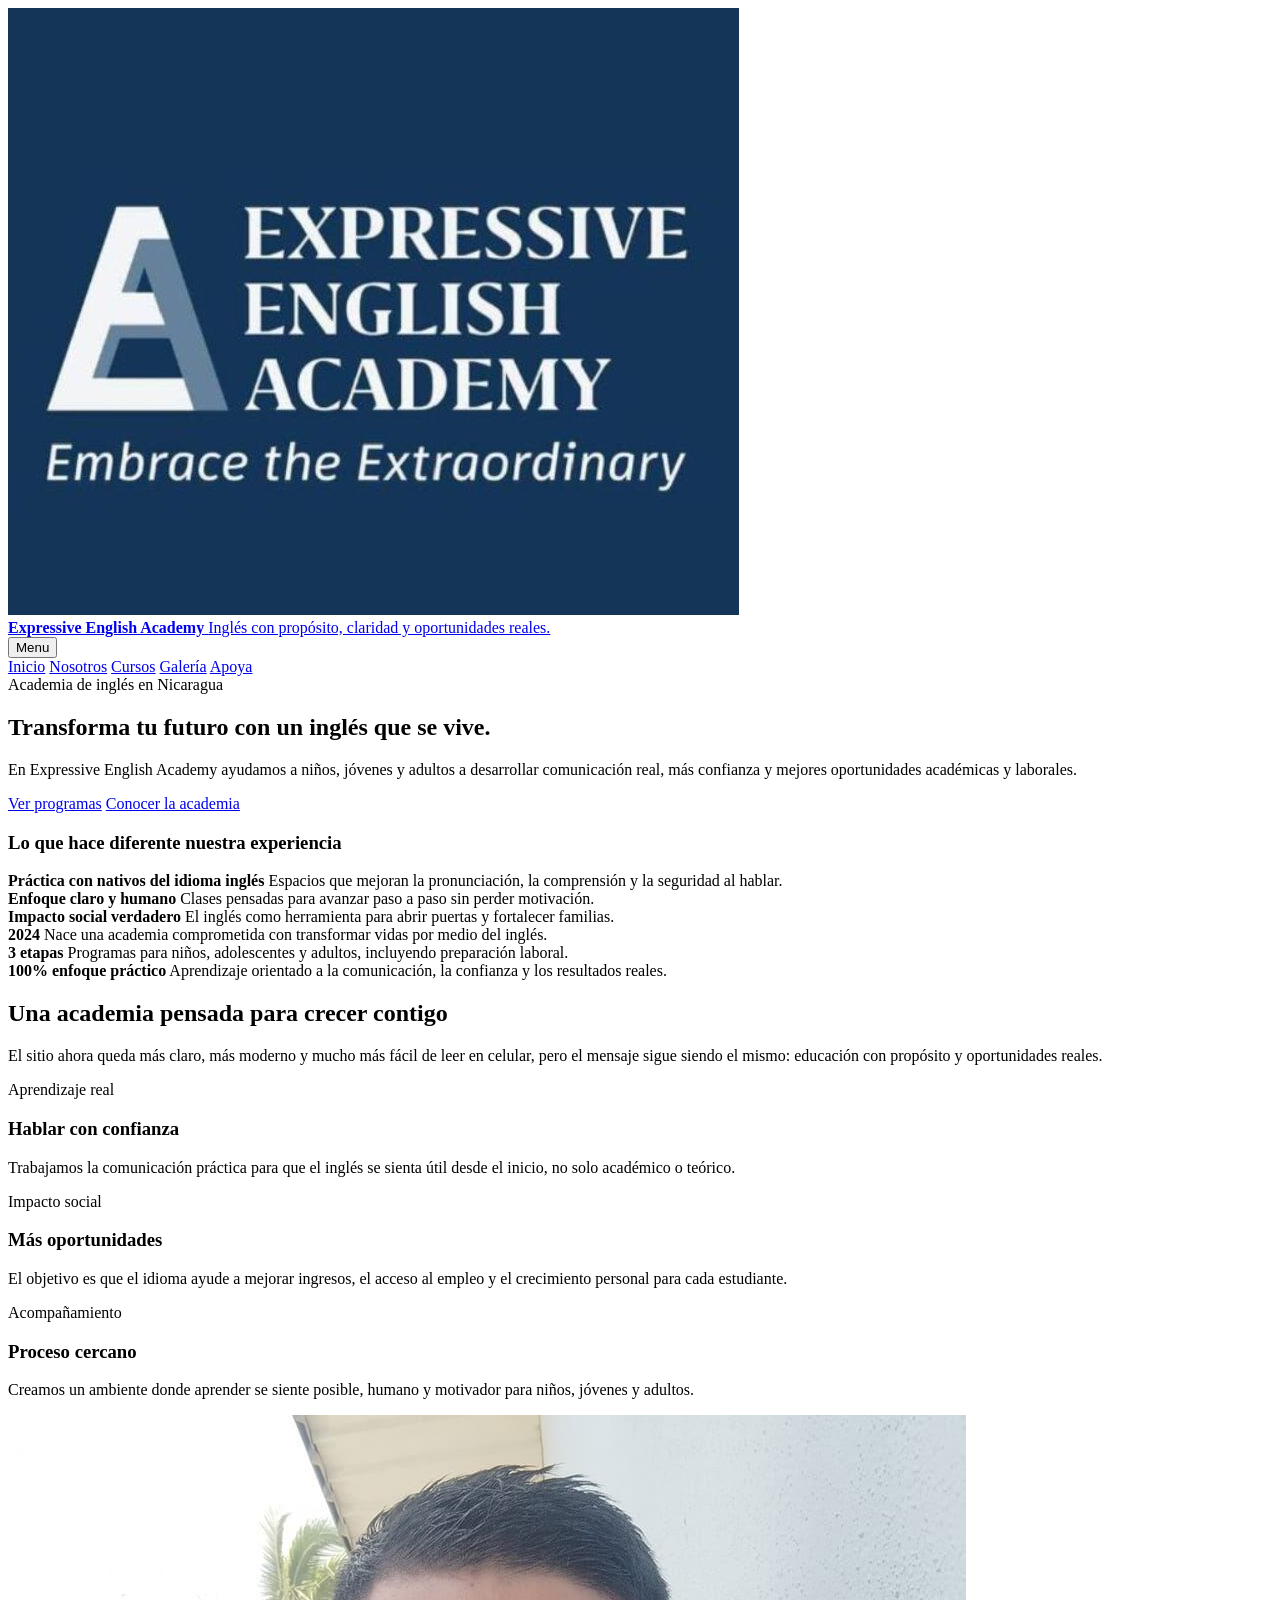
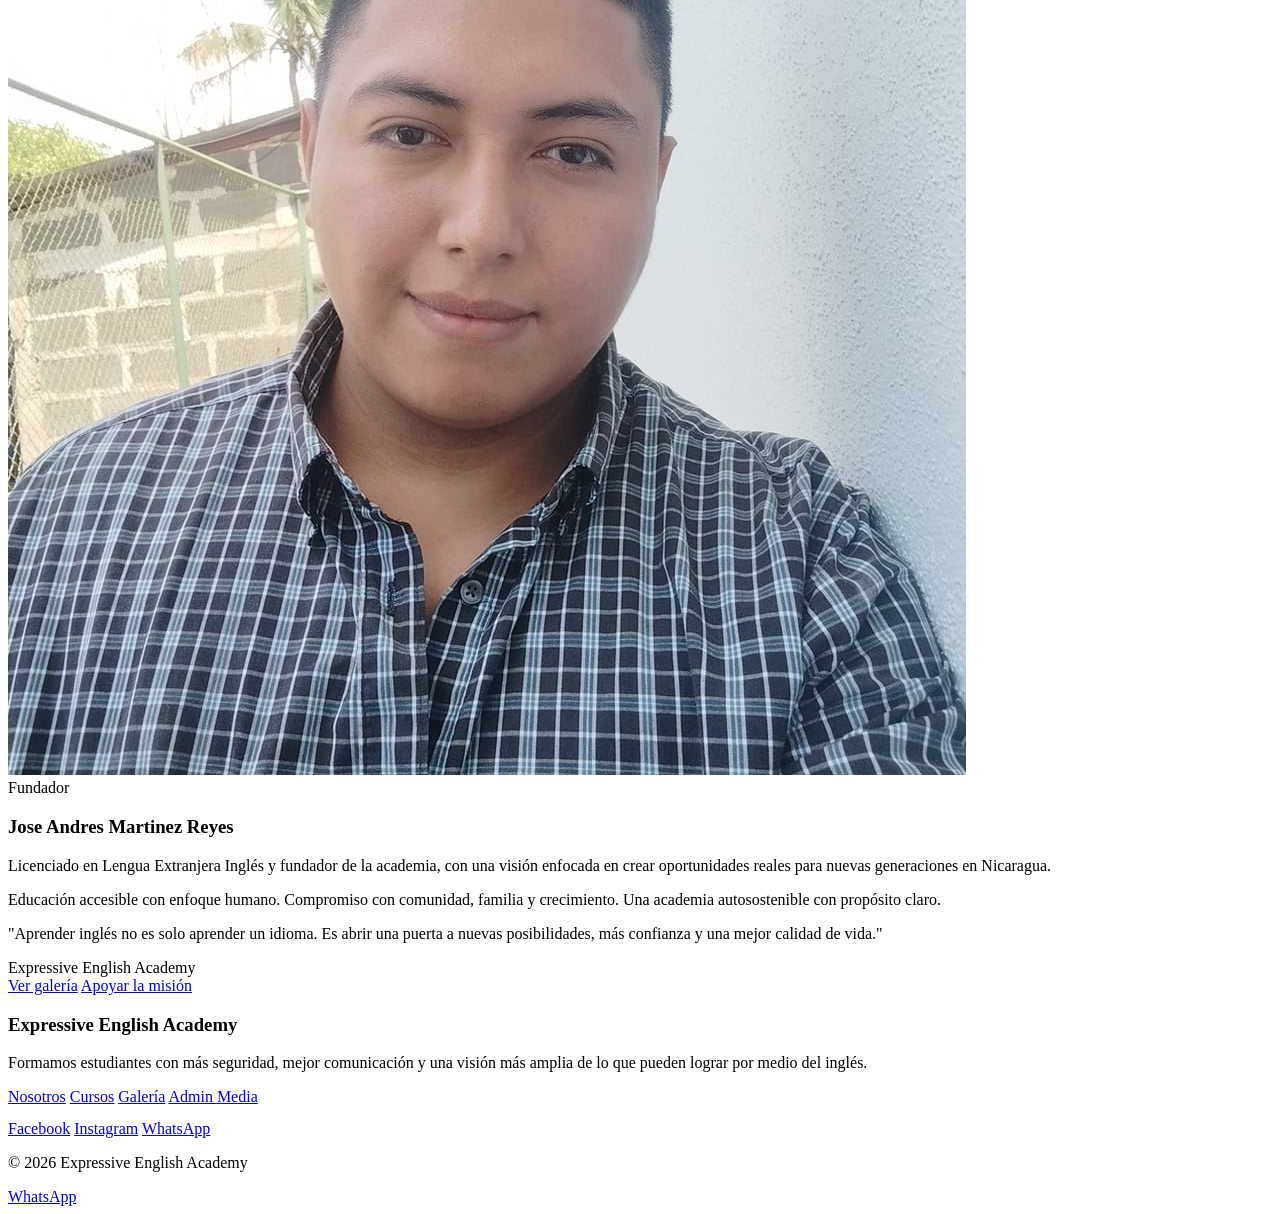
==== commit dd9db601: "Update index.html" ====
--- a/index.html
+++ b/index.html
@@ -3,527 +3,10 @@
 <head>
   <meta charset="UTF-8">
   <meta name="viewport" content="width=device-width, initial-scale=1.0">
+  <meta name="description" content="Expressive English Academy transforma vidas a trav&eacute;s del ingl&eacute;s con cursos pr&aacute;cticos, acompa&ntilde;amiento real e impacto social.">
+  <meta name="theme-color" content="#081220">
   <title>Expressive English Academy | Inicio</title>
-  <meta name="theme-color" content="#081220">
-  <meta name="description" content="Expressive English Academy transforma vidas a traves del ingles con cursos practicos, acompanamiento real e impacto social.">
-  <style>
-    @import url("https://fonts.googleapis.com/css2?family=Manrope:wght@400;500;600;700;800&family=Sora:wght@600;700;800&display=swap");
-
-    :root {
-      --bg: #07111e;
-      --panel: rgba(10, 24, 45, 0.9);
-      --panel-2: rgba(16, 37, 66, 0.92);
-      --line: rgba(255, 255, 255, 0.12);
-      --text: #f7fbff;
-      --muted: #bfd0e6;
-      --accent: #74e6ff;
-      --accent-2: #ffd37b;
-      --shadow: 0 24px 60px rgba(0, 0, 0, 0.28);
-      --radius-xl: 28px;
-      --radius-lg: 22px;
-      --radius-md: 16px;
-      --radius-pill: 999px;
-      --max: 1180px;
-    }
-
-    * {
-      box-sizing: border-box;
-    }
-
-    html {
-      scroll-behavior: smooth;
-    }
-
-    body {
-      margin: 0;
-      color: var(--text);
-      font-family: "Manrope", sans-serif;
-      line-height: 1.6;
-      background:
-        radial-gradient(circle at top left, rgba(116, 230, 255, 0.12), transparent 28%),
-        radial-gradient(circle at top right, rgba(255, 211, 123, 0.14), transparent 22%),
-        linear-gradient(180deg, #081220 0%, #07101a 55%, #050b13 100%);
-    }
-
-    img {
-      display: block;
-      max-width: 100%;
-    }
-
-    a {
-      color: inherit;
-      text-decoration: none;
-    }
-
-    button {
-      font: inherit;
-    }
-
-    .container {
-      width: min(var(--max), calc(100% - 2rem));
-      margin: 0 auto;
-    }
-
-    .site-header {
-      position: sticky;
-      top: 0;
-      z-index: 80;
-      background: rgba(5, 10, 18, 0.8);
-      backdrop-filter: blur(16px);
-      border-bottom: 1px solid var(--line);
-    }
-
-    .header-inner {
-      position: relative;
-      display: flex;
-      align-items: center;
-      justify-content: space-between;
-      gap: 1rem;
-      padding: 14px 0;
-    }
-
-    .brand {
-      display: flex;
-      align-items: center;
-      gap: 14px;
-      min-width: 0;
-    }
-
-    .brand-logo {
-      width: 58px;
-      height: 58px;
-      object-fit: cover;
-      border-radius: 18px;
-      border: 1px solid rgba(255,255,255,0.15);
-      box-shadow: var(--shadow);
-    }
-
-    .brand-copy strong {
-      display: block;
-      font-family: "Sora", sans-serif;
-      font-size: 1rem;
-      line-height: 1.2;
-    }
-
-    .brand-copy span {
-      display: block;
-      color: var(--muted);
-      font-size: 0.9rem;
-    }
-
-    .nav-toggle {
-      display: none;
-      border: 1px solid var(--line);
-      background: rgba(255,255,255,0.06);
-      color: var(--text);
-      padding: 10px 16px;
-      border-radius: var(--radius-pill);
-      font-weight: 800;
-      cursor: pointer;
-    }
-
-    .main-nav {
-      display: flex;
-      align-items: center;
-      gap: 10px;
-    }
-
-    .main-nav a {
-      padding: 10px 14px;
-      border-radius: var(--radius-pill);
-      color: var(--muted);
-      transition: 0.25s ease;
-    }
-
-    .main-nav a:hover,
-    .main-nav a.active {
-      color: var(--text);
-      background: rgba(255,255,255,0.08);
-    }
-
-    .main-nav .nav-cta {
-      color: #07111d;
-      background: linear-gradient(135deg, var(--accent), var(--accent-2));
-      font-weight: 900;
-    }
-
-    .hero {
-      position: relative;
-      overflow: hidden;
-      padding: 92px 0 70px;
-      background:
-        linear-gradient(125deg, rgba(5, 11, 20, 0.84), rgba(5, 11, 20, 0.46)),
-        url("fotov6.jpg.jpg") center/cover no-repeat;
-    }
-
-    .hero::after {
-      content: "";
-      position: absolute;
-      right: -90px;
-      bottom: -120px;
-      width: 300px;
-      height: 300px;
-      border-radius: 50%;
-      background: radial-gradient(circle, rgba(116, 230, 255, 0.22), transparent 70%);
-      filter: blur(10px);
-    }
-
-    .hero-grid {
-      position: relative;
-      z-index: 1;
-      display: grid;
-      grid-template-columns: 1.1fr 0.9fr;
-      gap: 24px;
-      align-items: stretch;
-    }
-
-    .hero-copy,
-    .hero-card,
-    .stat-card,
-    .feature-card,
-    .founder-card,
-    .quote-card {
-      border: 1px solid var(--line);
-      border-radius: var(--radius-xl);
-      background: linear-gradient(180deg, rgba(16, 37, 66, 0.9), rgba(7, 14, 26, 0.94));
-      box-shadow: var(--shadow);
-    }
-
-    .hero-copy,
-    .hero-card,
-    .feature-card,
-    .quote-card {
-      padding: 28px;
-    }
-
-    .eyebrow {
-      display: inline-flex;
-      align-items: center;
-      gap: 10px;
-      padding: 8px 14px;
-      border-radius: var(--radius-pill);
-      border: 1px solid var(--line);
-      background: rgba(255,255,255,0.06);
-      color: var(--accent);
-      text-transform: uppercase;
-      letter-spacing: 0.05em;
-      font-size: 0.82rem;
-      font-weight: 800;
-    }
-
-    .page-title {
-      margin: 18px 0 12px;
-      font-family: "Sora", sans-serif;
-      font-size: clamp(2.3rem, 4vw, 4.5rem);
-      line-height: 1.05;
-      max-width: 10ch;
-    }
-
-    .lead {
-      color: var(--muted);
-      font-size: 1.06rem;
-      max-width: 58ch;
-    }
-
-    .button-row {
-      display: flex;
-      flex-wrap: wrap;
-      gap: 12px;
-      margin-top: 24px;
-    }
-
-    .button {
-      display: inline-flex;
-      align-items: center;
-      justify-content: center;
-      padding: 14px 20px;
-      border: 1px solid transparent;
-      border-radius: var(--radius-md);
-      cursor: pointer;
-      font-weight: 900;
-      transition: 0.25s ease;
-    }
-
-    .button:hover {
-      transform: translateY(-2px);
-    }
-
-    .button-primary {
-      color: #07111d;
-      background: linear-gradient(135deg, var(--accent), var(--accent-2));
-      box-shadow: 0 16px 34px rgba(116, 230, 255, 0.18);
-    }
-
-    .button-secondary {
-      background: rgba(255,255,255,0.07);
-      border-color: var(--line);
-      color: var(--text);
-    }
-
-    .button-ghost {
-      background: transparent;
-      border-color: var(--line);
-      color: var(--muted);
-    }
-
-    .feature-list {
-      display: grid;
-      gap: 14px;
-      margin-top: 10px;
-    }
-
-    .feature-item {
-      padding: 16px 18px;
-      border-radius: 18px;
-      border: 1px solid rgba(255,255,255,0.08);
-      background: rgba(255,255,255,0.05);
-    }
-
-    .feature-item strong {
-      display: block;
-      color: var(--accent);
-      margin-bottom: 4px;
-      font-size: 1.05rem;
-    }
-
-    .section {
-      padding: 72px 0;
-    }
-
-    .stats-grid,
-    .cards-grid,
-    .split-grid {
-      display: grid;
-      gap: 20px;
-    }
-
-    .stats-grid,
-    .cards-grid {
-      grid-template-columns: repeat(3, minmax(0, 1fr));
-    }
-
-    .stat-card {
-      padding: 24px;
-    }
-
-    .stat-card strong {
-      display: block;
-      font-family: "Sora", sans-serif;
-      font-size: 2rem;
-      margin-bottom: 6px;
-    }
-
-    .section-heading {
-      display: flex;
-      justify-content: space-between;
-      align-items: end;
-      gap: 20px;
-      flex-wrap: wrap;
-      margin-bottom: 24px;
-    }
-
-    .section-heading h2 {
-      margin: 0;
-      font-family: "Sora", sans-serif;
-      font-size: clamp(1.9rem, 3vw, 3rem);
-    }
-
-    .section-heading p,
-    .muted {
-      color: var(--muted);
-    }
-
-    .badge {
-      display: inline-flex;
-      align-items: center;
-      justify-content: center;
-      margin-bottom: 14px;
-      padding: 8px 12px;
-      border-radius: var(--radius-pill);
-      background: rgba(116, 230, 255, 0.12);
-      color: var(--accent);
-      font-size: 0.82rem;
-      font-weight: 800;
-    }
-
-    .feature-card h3,
-    .quote-card h3 {
-      margin-top: 0;
-      margin-bottom: 10px;
-      font-size: 1.22rem;
-    }
-
-    .split-grid {
-      grid-template-columns: 1.1fr 0.9fr;
-      align-items: stretch;
-    }
-
-    .founder-card {
-      display: grid;
-      grid-template-columns: 0.9fr 1.1fr;
-      gap: 22px;
-      padding: 22px;
-      align-items: center;
-    }
-
-    .founder-card img {
-      width: 100%;
-      height: 100%;
-      min-height: 300px;
-      object-fit: cover;
-      border-radius: var(--radius-lg);
-    }
-
-    .list {
-      display: grid;
-      gap: 10px;
-      margin-top: 18px;
-    }
-
-    .list span {
-      position: relative;
-      display: block;
-      padding-left: 18px;
-      color: var(--muted);
-    }
-
-    .list span::before {
-      content: "";
-      position: absolute;
-      left: 0;
-      top: 0.72em;
-      width: 7px;
-      height: 7px;
-      border-radius: 50%;
-      background: linear-gradient(135deg, var(--accent), var(--accent-2));
-    }
-
-    .quote {
-      margin: 0;
-      font-size: 1.18rem;
-      color: var(--text);
-    }
-
-    .quote-author {
-      margin-top: 16px;
-      color: var(--accent);
-      font-weight: 800;
-    }
-
-    .footer {
-      padding: 30px 0 46px;
-      border-top: 1px solid var(--line);
-      background: rgba(255,255,255,0.02);
-    }
-
-    .footer-inner {
-      display: flex;
-      justify-content: space-between;
-      align-items: flex-start;
-      gap: 20px;
-      flex-wrap: wrap;
-    }
-
-    .footer-links {
-      display: flex;
-      flex-wrap: wrap;
-      gap: 10px;
-    }
-
-    .footer-links a,
-    .social-row a {
-      padding: 10px 14px;
-      border-radius: var(--radius-pill);
-      border: 1px solid var(--line);
-      background: rgba(255,255,255,0.04);
-      color: var(--muted);
-    }
-
-    .footer-links a:hover,
-    .social-row a:hover {
-      color: var(--text);
-    }
-
-    .social-row {
-      display: flex;
-      flex-wrap: wrap;
-      gap: 10px;
-      margin-top: 14px;
-    }
-
-    .floating-whatsapp {
-      position: fixed;
-      right: 18px;
-      bottom: 18px;
-      z-index: 70;
-      display: inline-flex;
-      align-items: center;
-      gap: 10px;
-      padding: 14px 18px;
-      border-radius: var(--radius-pill);
-      background: linear-gradient(135deg, #2ee17b, #16a055);
-      color: #04110a;
-      font-weight: 900;
-      box-shadow: 0 18px 40px rgba(37, 211, 102, 0.3);
-    }
-
-    @media (max-width: 960px) {
-      .nav-toggle {
-        display: inline-flex;
-        align-items: center;
-        justify-content: center;
-      }
-
-      .main-nav {
-        position: absolute;
-        top: calc(100% + 10px);
-        left: 0;
-        right: 0;
-        display: none;
-        flex-direction: column;
-        align-items: stretch;
-        gap: 8px;
-        padding: 16px;
-        border-radius: 24px;
-        border: 1px solid var(--line);
-        background: rgba(7, 13, 23, 0.98);
-        box-shadow: var(--shadow);
-      }
-
-      .main-nav.open {
-        display: flex;
-      }
-
-      .hero-grid,
-      .stats-grid,
-      .cards-grid,
-      .split-grid,
-      .founder-card {
-        grid-template-columns: 1fr;
-      }
-    }
-
-    @media (max-width: 640px) {
-      .hero {
-        padding: 68px 0 54px;
-      }
-
-      .hero-copy,
-      .hero-card,
-      .feature-card,
-      .quote-card {
-        padding: 22px;
-      }
-
-      .page-title {
-        max-width: 12ch;
-      }
-
-      .brand-copy span {
-        font-size: 0.82rem;
-      }
-    }
-  </style>
+  <link rel="stylesheet" href="styles.css">
 </head>
 <body>
   <header class="site-header">
@@ -532,53 +15,52 @@
         <img class="brand-logo" src="foto8.jpg.jpg" alt="Logo de Expressive English Academy">
         <div class="brand-copy">
           <strong>Expressive English Academy</strong>
-          <span>Ingles con proposito, claridad y oportunidades reales.</span>
+          <span>Ingl&eacute;s con prop&oacute;sito, claridad y oportunidades reales.</span>
         </div>
       </a>
 
-      <button class="nav-toggle" id="navToggle" aria-expanded="false">Menu</button>
-
-      <nav class="main-nav" id="siteNav">
+      <button class="nav-toggle" data-nav-toggle aria-expanded="false" aria-controls="site-nav">Menu</button>
+
+      <nav class="main-nav" id="site-nav" data-nav>
         <a class="active" href="index.html">Inicio</a>
         <a href="about.html">Nosotros</a>
         <a href="courses.html">Cursos</a>
-        <a href="gallery.html">Galeria</a>
+        <a href="gallery.html">Galer&iacute;a</a>
         <a class="nav-cta" href="donate.html">Apoya</a>
       </nav>
     </div>
   </header>
 
   <main>
-    <section class="hero">
+    <section class="hero" style="--hero-image: url('fotov6.jpg.jpg');">
       <div class="container hero-grid">
-        <div class="hero-copy">
-          <span class="eyebrow">Academia de ingles en Nicaragua</span>
-          <h1 class="page-title">Transforma tu futuro con un ingles que se vive.</h1>
-          <p class="lead">
-            En Expressive English Academy ayudamos a ninos, jovenes y adultos a desarrollar
-            comunicacion real, mas confianza y mejores oportunidades academicas y laborales.
+        <div>
+          <span class="eyebrow">Academia de ingl&eacute;s en Nicaragua</span>
+          <h1 class="page-title">Transforma tu futuro con un ingl&eacute;s que se vive.</h1>
+          <p class="page-lead">
+            En Expressive English Academy ayudamos a ni&ntilde;os, j&oacute;venes y adultos a desarrollar
+            comunicaci&oacute;n real, m&aacute;s confianza y mejores oportunidades acad&eacute;micas y laborales.
           </p>
-
           <div class="button-row">
             <a class="button button-primary" href="courses.html">Ver programas</a>
             <a class="button button-secondary" href="about.html">Conocer la academia</a>
           </div>
         </div>
 
-        <div class="hero-card">
+        <div class="panel">
           <h3>Lo que hace diferente nuestra experiencia</h3>
-          <div class="feature-list">
-            <div class="feature-item">
-              <strong>Practica con hablantes reales</strong>
-              <span>Espacios que mejoran pronunciacion, comprension y seguridad al hablar.</span>
-            </div>
-            <div class="feature-item">
+          <div class="metric-list">
+            <div class="metric-item">
+              <strong>Pr&aacute;ctica con nativos del idioma ingl&eacute;s</strong>
+              <span>Espacios que mejoran la pronunciaci&oacute;n, la comprensi&oacute;n y la seguridad al hablar.</span>
+            </div>
+            <div class="metric-item">
               <strong>Enfoque claro y humano</strong>
-              <span>Clases pensadas para avanzar paso a paso sin perder motivacion.</span>
-            </div>
-            <div class="feature-item">
+              <span>Clases pensadas para avanzar paso a paso sin perder motivaci&oacute;n.</span>
+            </div>
+            <div class="metric-item">
               <strong>Impacto social verdadero</strong>
-              <span>El ingles como herramienta para abrir puertas y fortalecer familias.</span>
+              <span>El ingl&eacute;s como herramienta para abrir puertas y fortalecer familias.</span>
             </div>
           </div>
         </div>
@@ -590,17 +72,15 @@
         <div class="stats-grid">
           <article class="stat-card">
             <strong>2024</strong>
-            <span class="muted">Nace una academia comprometida con transformar vidas por medio del ingles.</span>
-          </article>
-
+            <span>Nace una academia comprometida con transformar vidas por medio del ingl&eacute;s.</span>
+          </article>
           <article class="stat-card">
             <strong>3 etapas</strong>
-            <span class="muted">Programas para ninos, adolescentes y adultos, incluyendo preparacion laboral.</span>
-          </article>
-
+            <span>Programas para ni&ntilde;os, adolescentes y adultos, incluyendo preparaci&oacute;n laboral.</span>
+          </article>
           <article class="stat-card">
-            <strong>100% practico</strong>
-            <span class="muted">Aprendizaje orientado a comunicacion, confianza y resultados reales.</span>
+            <strong>100% enfoque pr&aacute;ctico</strong>
+            <span>Aprendizaje orientado a la comunicaci&oacute;n, la confianza y los resultados reales.</span>
           </article>
         </div>
       </div>
@@ -611,36 +91,36 @@
         <div class="section-heading">
           <h2>Una academia pensada para crecer contigo</h2>
           <p>
-            Una imagen mas moderna, mas limpia y mucho mas facil de leer en celular,
-            sin perder el mensaje humano y social de tu academia.
+            El sitio ahora queda m&aacute;s claro, m&aacute;s moderno y mucho m&aacute;s f&aacute;cil de leer en celular,
+            pero el mensaje sigue siendo el mismo: educaci&oacute;n con prop&oacute;sito y oportunidades reales.
           </p>
         </div>
 
-        <div class="cards-grid">
+        <div class="card-grid">
           <article class="feature-card">
             <span class="badge">Aprendizaje real</span>
             <h3>Hablar con confianza</h3>
-            <p class="muted">
-              Trabajamos comunicacion practica para que el ingles se sienta util desde el inicio,
-              no solo academico o teorico.
+            <p>
+              Trabajamos la comunicaci&oacute;n pr&aacute;ctica para que el ingl&eacute;s se sienta &uacute;til desde el inicio,
+              no solo acad&eacute;mico o te&oacute;rico.
             </p>
           </article>
 
           <article class="feature-card">
             <span class="badge">Impacto social</span>
-            <h3>Mas oportunidades</h3>
-            <p class="muted">
-              El objetivo es que el idioma ayude a mejorar ingresos, acceso a empleo y crecimiento
+            <h3>M&aacute;s oportunidades</h3>
+            <p>
+              El objetivo es que el idioma ayude a mejorar ingresos, el acceso al empleo y el crecimiento
               personal para cada estudiante.
             </p>
           </article>
 
           <article class="feature-card">
-            <span class="badge">Acompanamiento</span>
+            <span class="badge">Acompa&ntilde;amiento</span>
             <h3>Proceso cercano</h3>
-            <p class="muted">
-              Creamos un ambiente donde aprender se siente posible, humano y motivador para ninos,
-              jovenes y adultos.
+            <p>
+              Creamos un ambiente donde aprender se siente posible, humano y motivador para ni&ntilde;os,
+              j&oacute;venes y adultos.
             </p>
           </article>
         </div>
@@ -648,36 +128,34 @@
     </section>
 
     <section class="section">
-      <div class="container split-grid">
-        <article class="founder-card">
+      <div class="container split-layout">
+        <article class="split-card founder-card">
           <img src="foto7.jpg.jpg" alt="Jose Andres Martinez Reyes, fundador de Expressive English Academy">
           <div>
             <span class="badge">Fundador</span>
             <h3>Jose Andres Martinez Reyes</h3>
-            <p class="muted">
-              Licenciado en Lengua Extranjera Ingles y fundador de la academia, con una vision
+            <p>
+              Licenciado en Lengua Extranjera Ingl&eacute;s y fundador de la academia, con una visi&oacute;n
               enfocada en crear oportunidades reales para nuevas generaciones en Nicaragua.
             </p>
-
             <div class="list">
-              <span>Educacion accesible con enfoque humano.</span>
+              <span>Educaci&oacute;n accesible con enfoque humano.</span>
               <span>Compromiso con comunidad, familia y crecimiento.</span>
-              <span>Una academia autosostenible con proposito claro.</span>
+              <span>Una academia autosostenible con prop&oacute;sito claro.</span>
             </div>
           </div>
         </article>
 
         <article class="quote-card">
-          <h3>Nuestro mensaje</h3>
           <p class="quote">
-            "Aprender ingles no es solo aprender un idioma. Es abrir una puerta a nuevas
-            posibilidades, mas confianza y una mejor calidad de vida."
+            "Aprender ingl&eacute;s no es solo aprender un idioma. Es abrir una puerta a nuevas
+            posibilidades, m&aacute;s confianza y una mejor calidad de vida."
           </p>
           <div class="quote-author">Expressive English Academy</div>
 
           <div class="button-row">
-            <a class="button button-primary" href="gallery.html">Ver galeria</a>
-            <a class="button button-ghost" href="donate.html">Apoyar la mision</a>
+            <a class="button button-primary" href="gallery.html">Ver galer&iacute;a</a>
+            <a class="button button-ghost" href="donate.html">Apoyar la misi&oacute;n</a>
           </div>
         </article>
       </div>
@@ -685,12 +163,12 @@
   </main>
 
   <footer class="footer">
-    <div class="container footer-inner">
+    <div class="container footer-grid">
       <div>
         <h3>Expressive English Academy</h3>
-        <p class="muted">
-          Formamos estudiantes con mas seguridad, mejor comunicacion y una vision mas amplia
-          de lo que pueden lograr por medio del ingles.
+        <p class="footer-note">
+          Formamos estudiantes con m&aacute;s seguridad, mejor comunicaci&oacute;n y una visi&oacute;n m&aacute;s amplia
+          de lo que pueden lograr por medio del ingl&eacute;s.
         </p>
       </div>
 
@@ -698,17 +176,15 @@
         <div class="footer-links">
           <a href="about.html">Nosotros</a>
           <a href="courses.html">Cursos</a>
-          <a href="gallery.html">Galeria</a>
+          <a href="gallery.html">Galer&iacute;a</a>
           <a href="admin-media.html">Admin Media</a>
         </div>
-
-        <div class="social-row">
-          <a href="https://www.facebook.com/p/Expressive-English-Academy-61554703284587/" target="_blank" rel="noopener">Facebook</a>
-          <a href="https://www.instagram.com/expressiveenglishacademy/" target="_blank" rel="noopener">Instagram</a>
-          <a href="https://wa.me/50582581434?text=Hola%20quiero%20informacion%20sobre%20los%20cursos%20de%20ingles" target="_blank" rel="noopener">WhatsApp</a>
-        </div>
-
-        <p class="muted" style="margin-top: 14px;">&copy; <span id="year"></span> Expressive English Academy</p>
+        <div class="social-row" style="margin-top: 14px;">
+          <a class="social-pill" href="https://www.facebook.com/p/Expressive-English-Academy-61554703284587/" target="_blank" rel="noopener">Facebook</a>
+          <a class="social-pill" href="https://www.instagram.com/expressiveenglishacademy/" target="_blank" rel="noopener">Instagram</a>
+          <a class="social-pill" href="https://wa.me/50582581434?text=Hola%20quiero%20informacion%20sobre%20los%20cursos%20de%20ingles" target="_blank" rel="noopener">WhatsApp</a>
+        </div>
+        <p class="muted" style="margin-top: 16px;">&copy; <span data-year></span> Expressive English Academy</p>
       </div>
     </div>
   </footer>
@@ -722,23 +198,6 @@
     WhatsApp
   </a>
 
-  <script>
-    (function () {
-      var navToggle = document.getElementById("navToggle");
-      var siteNav = document.getElementById("siteNav");
-      var year = document.getElementById("year");
-
-      if (navToggle && siteNav) {
-        navToggle.addEventListener("click", function () {
-          var isOpen = siteNav.classList.toggle("open");
-          navToggle.setAttribute("aria-expanded", String(isOpen));
-        });
-      }
-
-      if (year) {
-        year.textContent = new Date().getFullYear();
-      }
-    })();
-  </script>
+  <script src="main.js"></script>
 </body>
 </html>
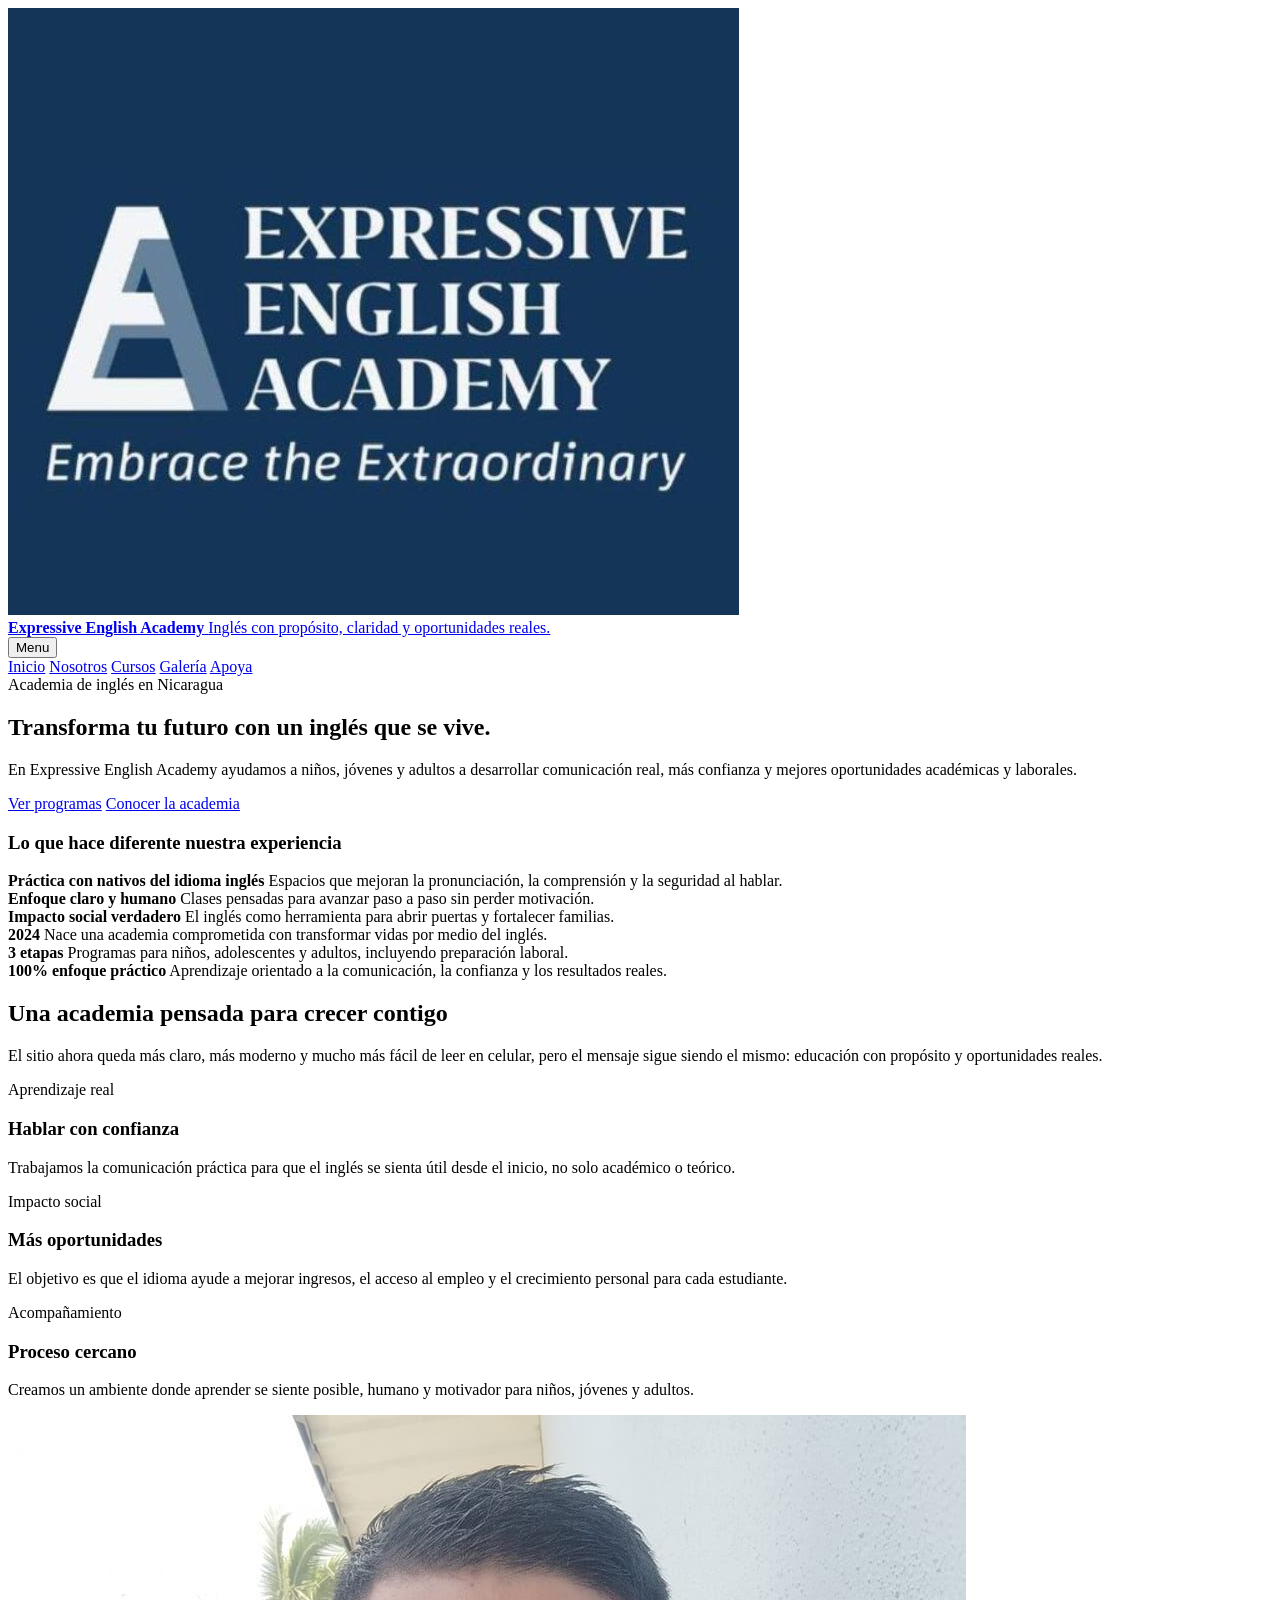
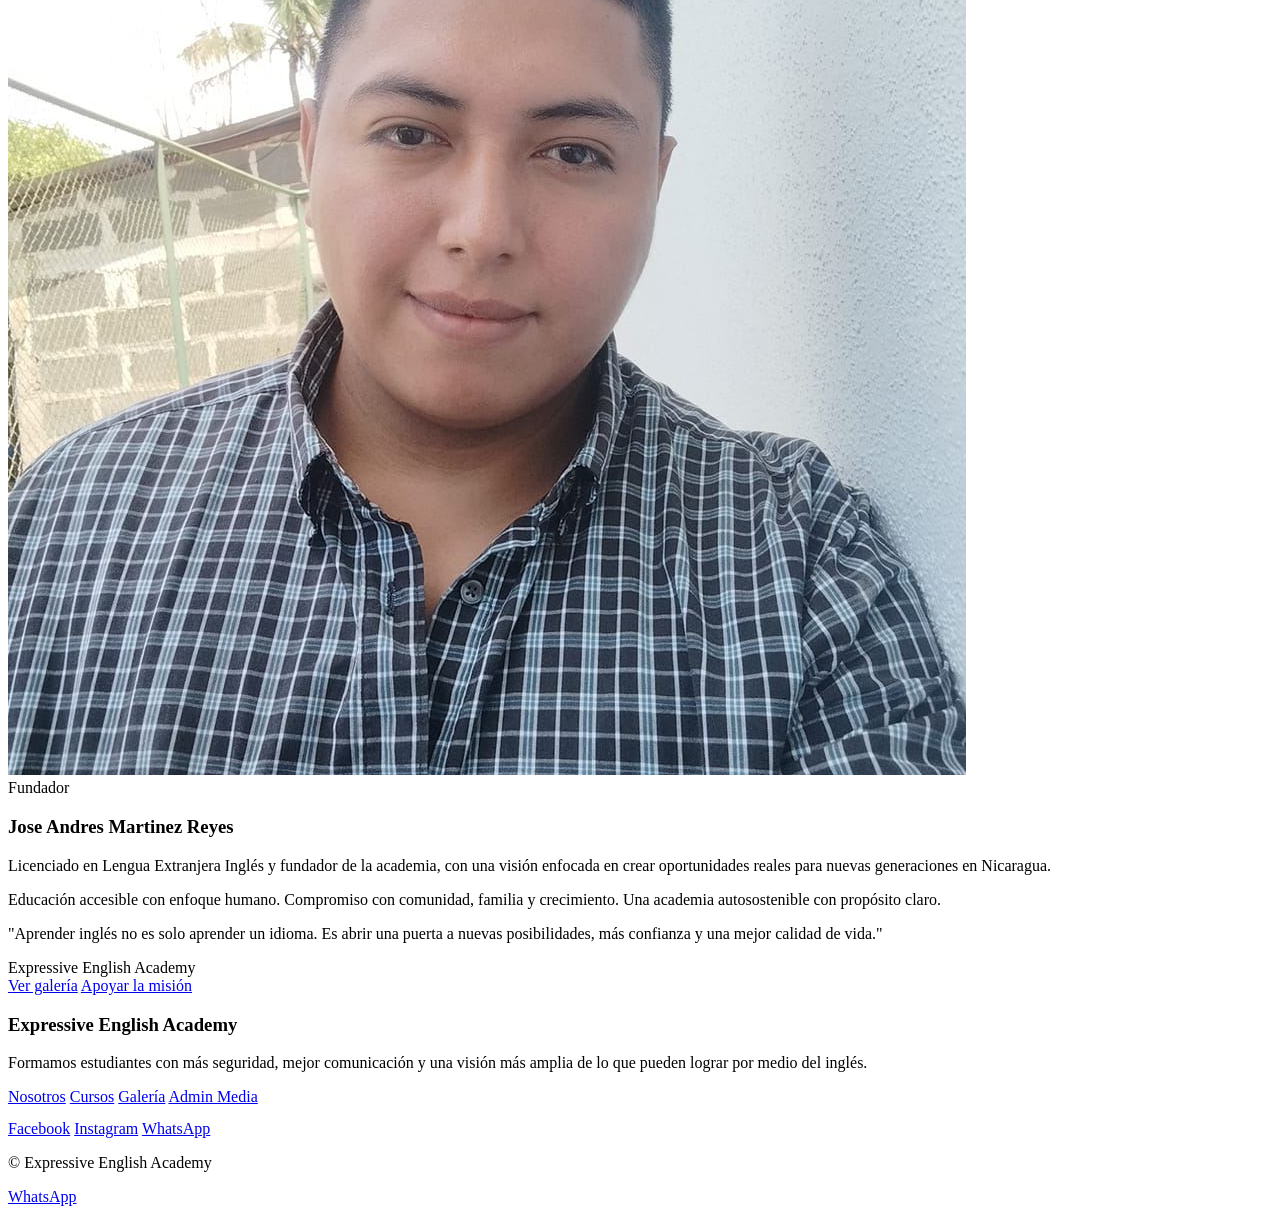
==== commit ebec4a20: "Update index.html" ====
--- a/index.html
+++ b/index.html
@@ -6,7 +6,7 @@
   <meta name="description" content="Expressive English Academy transforma vidas a trav&eacute;s del ingl&eacute;s con cursos pr&aacute;cticos, acompa&ntilde;amiento real e impacto social.">
   <meta name="theme-color" content="#081220">
   <title>Expressive English Academy | Inicio</title>
-  <link rel="stylesheet" href="styles.css">
+  <link rel="stylesheet" href="academy-redesign/styles.css">
 </head>
 <body>
   <header class="site-header">
@@ -198,6 +198,6 @@
     WhatsApp
   </a>
 
-  <script src="main.js"></script>
+  <script src="academy-redesign/main.js"></script>
 </body>
 </html>
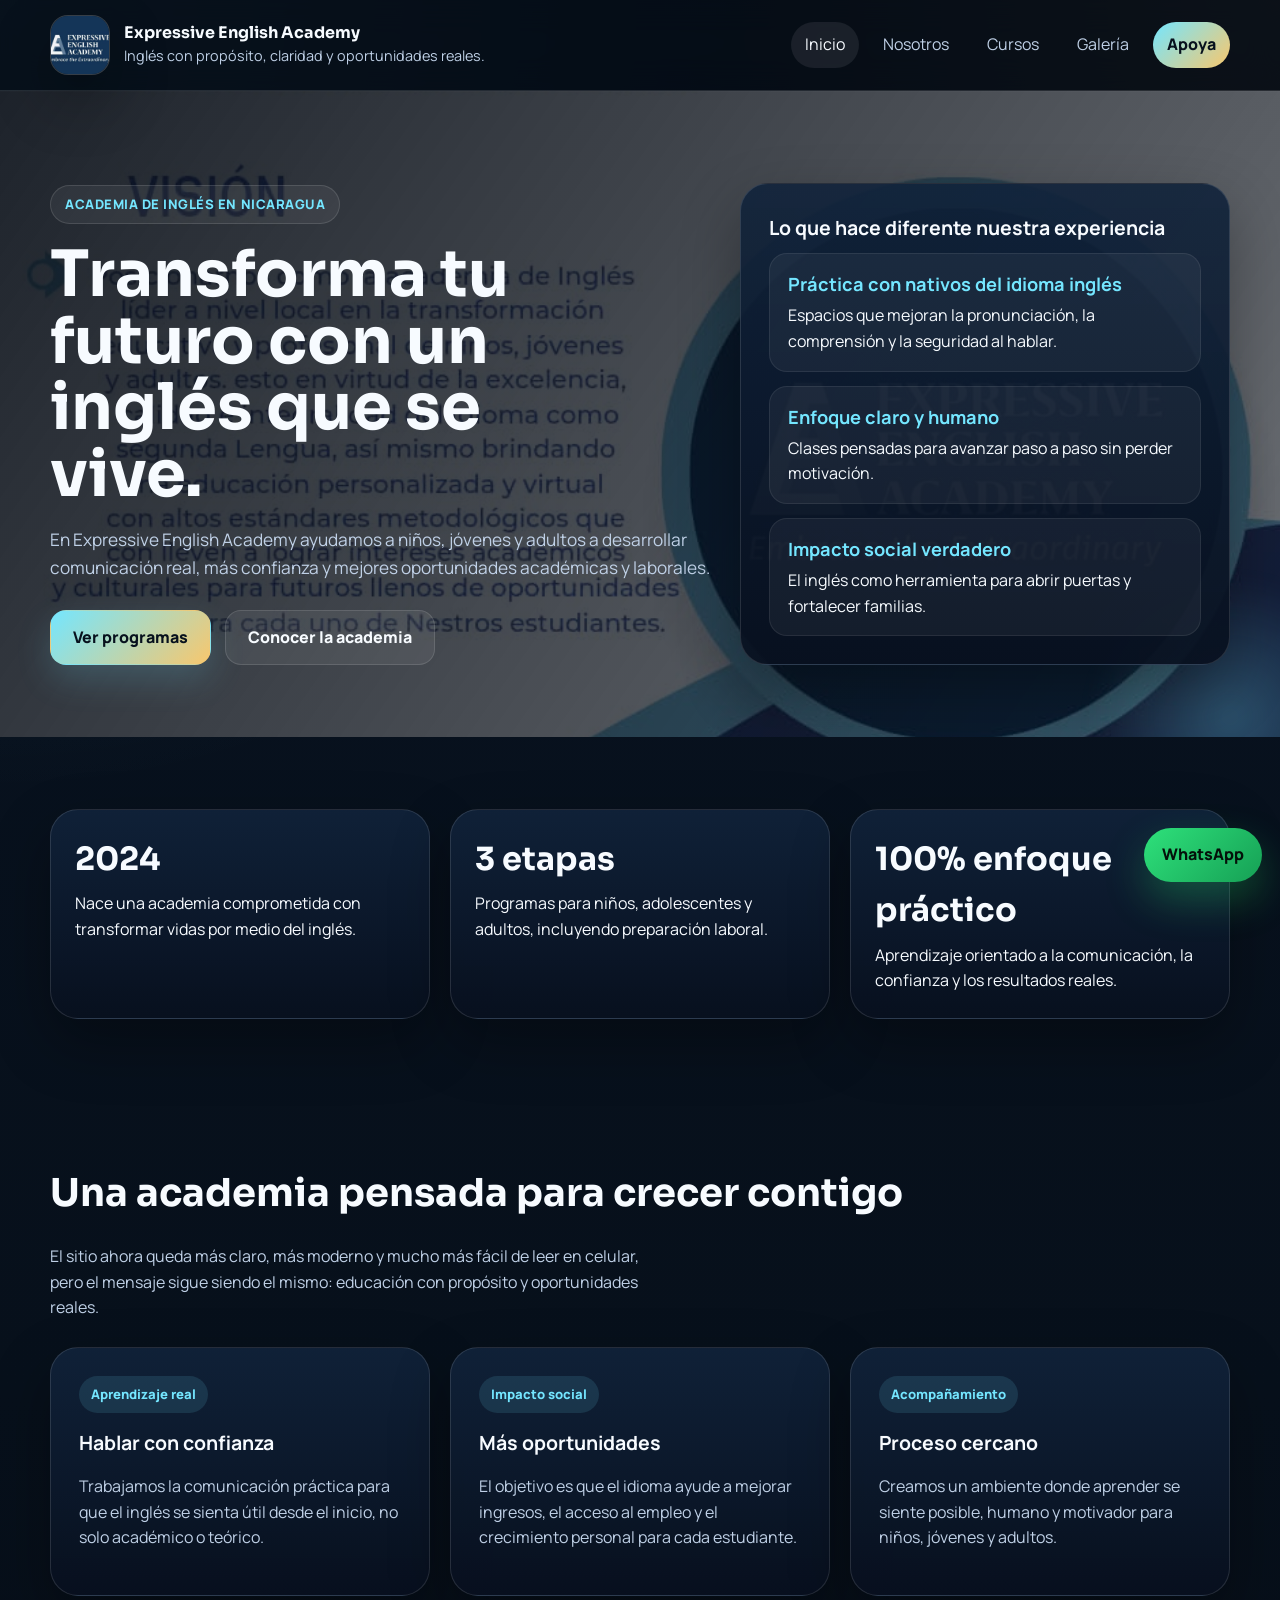
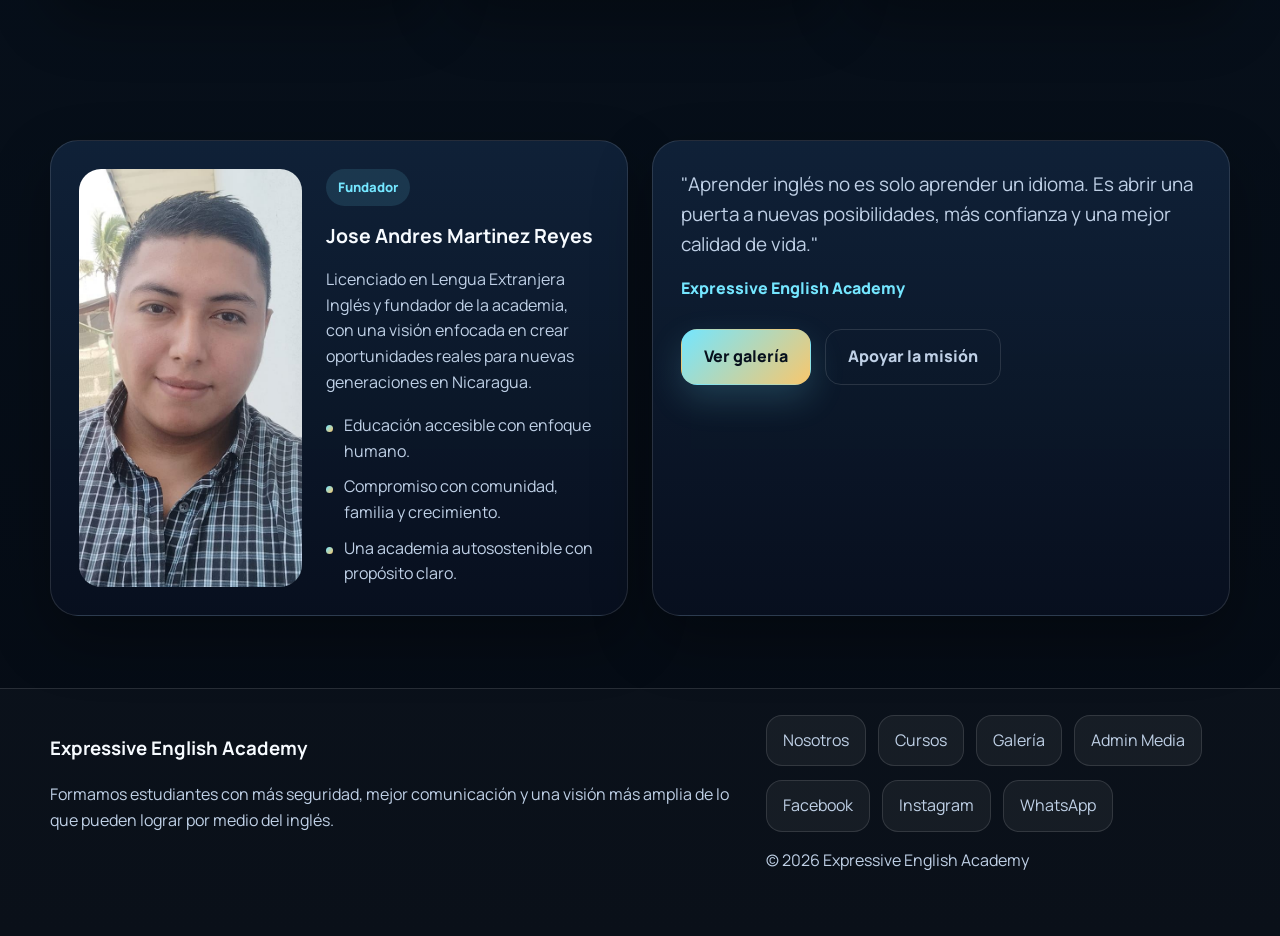
==== commit 4c5ce0dc: "Update index.html" ====
--- a/index.html
+++ b/index.html
@@ -6,22 +6,563 @@
   <meta name="description" content="Expressive English Academy transforma vidas a trav&eacute;s del ingl&eacute;s con cursos pr&aacute;cticos, acompa&ntilde;amiento real e impacto social.">
   <meta name="theme-color" content="#081220">
   <title>Expressive English Academy | Inicio</title>
-  <link rel="stylesheet" href="academy-redesign/styles.css">
+  <style>
+    @import url("https://fonts.googleapis.com/css2?family=Manrope:wght@400;500;600;700;800&family=Sora:wght@600;700;800&display=swap");
+
+    :root {
+      --bg: #061221;
+      --panel: rgba(11, 26, 48, 0.88);
+      --line: rgba(255, 255, 255, 0.12);
+      --line-soft: rgba(255, 255, 255, 0.08);
+      --text: #f7fbff;
+      --muted: #bfd0e6;
+      --accent: #74e6ff;
+      --warm: #f8c76d;
+      --shadow: 0 24px 60px rgba(0, 0, 0, 0.32);
+      --radius-xl: 28px;
+      --radius-lg: 22px;
+      --radius-md: 16px;
+      --radius-pill: 999px;
+      --max-width: 1180px;
+    }
+
+    * {
+      box-sizing: border-box;
+    }
+
+    html {
+      scroll-behavior: smooth;
+    }
+
+    body {
+      margin: 0;
+      color: var(--text);
+      font-family: "Manrope", sans-serif;
+      line-height: 1.6;
+      background:
+        radial-gradient(circle at top left, rgba(116, 230, 255, 0.13), transparent 28%),
+        radial-gradient(circle at top right, rgba(248, 199, 109, 0.14), transparent 22%),
+        linear-gradient(180deg, #081220 0%, #07101b 55%, #050b14 100%);
+    }
+
+    img {
+      display: block;
+      max-width: 100%;
+    }
+
+    a {
+      color: inherit;
+      text-decoration: none;
+    }
+
+    button {
+      font: inherit;
+    }
+
+    .container {
+      width: min(var(--max-width), calc(100% - 2rem));
+      margin: 0 auto;
+    }
+
+    .site-header {
+      position: sticky;
+      top: 0;
+      z-index: 60;
+      backdrop-filter: blur(16px);
+      background: rgba(5, 11, 20, 0.78);
+      border-bottom: 1px solid var(--line);
+    }
+
+    .header-inner {
+      position: relative;
+      display: flex;
+      align-items: center;
+      justify-content: space-between;
+      gap: 1rem;
+      padding: 15px 0;
+    }
+
+    .brand {
+      display: flex;
+      align-items: center;
+      gap: 14px;
+      min-width: 0;
+    }
+
+    .brand-logo {
+      width: 60px;
+      height: 60px;
+      object-fit: cover;
+      border-radius: 18px;
+      border: 1px solid rgba(255, 255, 255, 0.14);
+      box-shadow: var(--shadow);
+      background: rgba(255,255,255,0.06);
+    }
+
+    .brand-copy strong {
+      display: block;
+      font-family: "Sora", sans-serif;
+      font-size: 1rem;
+      line-height: 1.3;
+    }
+
+    .brand-copy span {
+      display: block;
+      color: var(--muted);
+      font-size: 0.9rem;
+    }
+
+    .nav-toggle {
+      display: none;
+      border: 1px solid var(--line);
+      background: rgba(255, 255, 255, 0.05);
+      color: var(--text);
+      border-radius: var(--radius-pill);
+      padding: 10px 16px;
+      font-weight: 700;
+      cursor: pointer;
+    }
+
+    .main-nav {
+      display: flex;
+      align-items: center;
+      gap: 10px;
+    }
+
+    .main-nav a {
+      padding: 10px 14px;
+      border-radius: var(--radius-pill);
+      color: var(--muted);
+      transition: 0.25s ease;
+    }
+
+    .main-nav a:hover,
+    .main-nav a.active {
+      color: var(--text);
+      background: rgba(255, 255, 255, 0.08);
+    }
+
+    .main-nav .nav-cta {
+      color: #07111d;
+      font-weight: 800;
+      background: linear-gradient(135deg, var(--accent), var(--warm));
+    }
+
+    .hero {
+      position: relative;
+      overflow: hidden;
+      padding: 92px 0 72px;
+      background-image:
+        linear-gradient(125deg, rgba(5, 11, 20, 0.9), rgba(5, 11, 20, 0.58)),
+        var(--hero-image);
+      background-size: cover;
+      background-position: center;
+    }
+
+    .hero::after {
+      content: "";
+      position: absolute;
+      right: -90px;
+      bottom: -120px;
+      width: 280px;
+      height: 280px;
+      border-radius: 50%;
+      background: radial-gradient(circle, rgba(116, 230, 255, 0.26), transparent 70%);
+      filter: blur(12px);
+    }
+
+    .hero-grid {
+      position: relative;
+      z-index: 1;
+      display: grid;
+      grid-template-columns: 1.15fr 0.85fr;
+      gap: 26px;
+      align-items: end;
+    }
+
+    .eyebrow {
+      display: inline-flex;
+      align-items: center;
+      gap: 10px;
+      padding: 8px 14px;
+      border: 1px solid var(--line);
+      border-radius: var(--radius-pill);
+      background: rgba(255, 255, 255, 0.06);
+      color: var(--accent);
+      font-size: 0.82rem;
+      font-weight: 800;
+      letter-spacing: 0.04em;
+      text-transform: uppercase;
+    }
+
+    .page-title {
+      margin: 18px 0 0;
+      font-family: "Sora", sans-serif;
+      font-size: clamp(2.4rem, 5vw, 4.6rem);
+      line-height: 1.04;
+      max-width: 12ch;
+    }
+
+    .page-lead {
+      margin: 18px 0 0;
+      max-width: 62ch;
+      color: var(--muted);
+      font-size: 1.08rem;
+    }
+
+    .button-row {
+      display: flex;
+      flex-wrap: wrap;
+      gap: 14px;
+      margin-top: 28px;
+    }
+
+    .button {
+      display: inline-flex;
+      align-items: center;
+      justify-content: center;
+      gap: 10px;
+      padding: 14px 22px;
+      border: 1px solid transparent;
+      border-radius: var(--radius-md);
+      font-weight: 800;
+      transition: 0.25s ease;
+    }
+
+    .button:hover {
+      transform: translateY(-2px);
+    }
+
+    .button-primary {
+      color: #07111d;
+      background: linear-gradient(135deg, var(--accent), var(--warm));
+      box-shadow: 0 14px 34px rgba(116, 230, 255, 0.18);
+    }
+
+    .button-secondary {
+      background: rgba(255, 255, 255, 0.07);
+      border-color: var(--line);
+    }
+
+    .button-ghost {
+      color: var(--muted);
+      border-color: var(--line);
+      background: transparent;
+    }
+
+    .panel,
+    .feature-card,
+    .quote-card,
+    .split-card,
+    .stat-card {
+      border: 1px solid var(--line);
+      border-radius: var(--radius-xl);
+      background: linear-gradient(180deg, rgba(17, 35, 59, 0.9), rgba(8, 16, 31, 0.94));
+      box-shadow: var(--shadow);
+    }
+
+    .panel,
+    .feature-card,
+    .quote-card,
+    .split-card {
+      padding: 28px;
+    }
+
+    .panel h3,
+    .feature-card h3,
+    .split-card h3 {
+      margin-top: 0;
+      margin-bottom: 10px;
+      font-size: 1.22rem;
+    }
+
+    .feature-card p,
+    .split-card p,
+    .panel p,
+    .quote-card p {
+      color: var(--muted);
+    }
+
+    .metric-list {
+      display: grid;
+      gap: 14px;
+    }
+
+    .metric-item {
+      padding: 16px 18px;
+      border-radius: 18px;
+      border: 1px solid var(--line-soft);
+      background: rgba(255, 255, 255, 0.05);
+    }
+
+    .metric-item strong {
+      display: block;
+      color: var(--accent);
+      margin-bottom: 4px;
+      font-size: 1.14rem;
+    }
+
+    .section {
+      padding: 72px 0;
+    }
+
+    .section-heading {
+      display: flex;
+      align-items: end;
+      justify-content: space-between;
+      gap: 20px;
+      flex-wrap: wrap;
+      margin-bottom: 26px;
+    }
+
+    .section-heading h2 {
+      margin: 0;
+      font-family: "Sora", sans-serif;
+      font-size: clamp(1.9rem, 3vw, 3rem);
+    }
+
+    .section-heading p {
+      margin: 0;
+      max-width: 62ch;
+      color: var(--muted);
+    }
+
+    .stats-grid,
+    .card-grid,
+    .footer-grid {
+      display: grid;
+      gap: 20px;
+    }
+
+    .stats-grid,
+    .card-grid {
+      grid-template-columns: repeat(3, minmax(0, 1fr));
+    }
+
+    .stat-card {
+      padding: 24px;
+    }
+
+    .stat-card strong {
+      display: block;
+      margin-bottom: 6px;
+      font-family: "Sora", sans-serif;
+      font-size: 2rem;
+    }
+
+    .badge {
+      display: inline-flex;
+      align-items: center;
+      justify-content: center;
+      margin-bottom: 14px;
+      padding: 8px 12px;
+      border-radius: var(--radius-pill);
+      background: rgba(116, 230, 255, 0.12);
+      color: var(--accent);
+      font-size: 0.82rem;
+      font-weight: 800;
+    }
+
+    .split-layout {
+      display: grid;
+      grid-template-columns: repeat(2, minmax(0, 1fr));
+      gap: 24px;
+    }
+
+    .founder-card {
+      display: grid;
+      grid-template-columns: 0.9fr 1.1fr;
+      gap: 24px;
+      align-items: center;
+    }
+
+    .founder-card img {
+      width: 100%;
+      height: 100%;
+      min-height: 280px;
+      object-fit: cover;
+      border-radius: var(--radius-lg);
+      background: rgba(255,255,255,0.06);
+    }
+
+    .list {
+      display: grid;
+      gap: 10px;
+      margin-top: 18px;
+    }
+
+    .list span {
+      position: relative;
+      display: block;
+      padding-left: 18px;
+      color: var(--muted);
+    }
+
+    .list span::before {
+      content: "";
+      position: absolute;
+      left: 0;
+      top: 0.72em;
+      width: 7px;
+      height: 7px;
+      border-radius: 50%;
+      background: linear-gradient(135deg, var(--accent), var(--warm));
+    }
+
+    .quote-card {
+      padding: 28px;
+    }
+
+    .quote {
+      margin: 0;
+      font-size: 1.18rem;
+      color: var(--text);
+    }
+
+    .quote-author {
+      margin-top: 16px;
+      color: var(--accent);
+      font-weight: 800;
+    }
+
+    .social-row,
+    .footer-links {
+      display: flex;
+      flex-wrap: wrap;
+      gap: 12px;
+    }
+
+    .social-pill,
+    .footer-links a {
+      display: inline-flex;
+      align-items: center;
+      gap: 10px;
+      padding: 12px 16px;
+      border-radius: var(--radius-md);
+      border: 1px solid var(--line);
+      background: rgba(255, 255, 255, 0.05);
+      color: var(--muted);
+    }
+
+    .social-pill:hover,
+    .footer-links a:hover {
+      color: var(--text);
+    }
+
+    .footer {
+      padding: 26px 0 46px;
+      border-top: 1px solid var(--line);
+      background: rgba(255, 255, 255, 0.02);
+    }
+
+    .footer-grid {
+      grid-template-columns: 1.2fr 0.8fr;
+      align-items: start;
+    }
+
+    .footer-note,
+    .muted {
+      color: var(--muted);
+    }
+
+    .floating-whatsapp {
+      position: fixed;
+      right: 18px;
+      bottom: 18px;
+      z-index: 70;
+      display: inline-flex;
+      align-items: center;
+      gap: 10px;
+      padding: 14px 18px;
+      border-radius: var(--radius-pill);
+      background: linear-gradient(135deg, #2ee17b, #16a055);
+      color: #04110a;
+      font-weight: 900;
+      box-shadow: 0 18px 40px rgba(37, 211, 102, 0.3);
+    }
+
+    @media (max-width: 960px) {
+      .nav-toggle {
+        display: inline-flex;
+        align-items: center;
+        justify-content: center;
+      }
+
+      .main-nav {
+        position: absolute;
+        top: calc(100% + 12px);
+        left: 0;
+        right: 0;
+        display: none;
+        flex-direction: column;
+        align-items: stretch;
+        gap: 8px;
+        padding: 16px;
+        border: 1px solid var(--line);
+        border-radius: 24px;
+        background: rgba(5, 11, 20, 0.98);
+        box-shadow: var(--shadow);
+      }
+
+      .main-nav.open {
+        display: flex;
+      }
+
+      .hero-grid,
+      .stats-grid,
+      .card-grid,
+      .split-layout,
+      .founder-card,
+      .footer-grid {
+        grid-template-columns: 1fr;
+      }
+    }
+
+    @media (max-width: 640px) {
+      .hero {
+        padding: 78px 0 58px;
+      }
+
+      .section {
+        padding: 58px 0;
+      }
+
+      .page-title {
+        max-width: 14ch;
+      }
+
+      .panel,
+      .feature-card,
+      .quote-card,
+      .split-card {
+        padding: 22px;
+      }
+
+      .brand-copy span {
+        font-size: 0.82rem;
+      }
+
+      .floating-whatsapp {
+        padding: 12px 16px;
+        font-size: 0.95rem;
+      }
+    }
+  </style>
 </head>
 <body>
   <header class="site-header">
     <div class="container header-inner">
       <a class="brand" href="index.html">
-        <img class="brand-logo" src="foto8.jpg.jpg" alt="Logo de Expressive English Academy">
+        <img class="brand-logo" src="foto8.jpg.jpg" alt="Logo de Expressive English Academy" onerror="this.style.display='none'">
         <div class="brand-copy">
           <strong>Expressive English Academy</strong>
           <span>Ingl&eacute;s con prop&oacute;sito, claridad y oportunidades reales.</span>
         </div>
       </a>
 
-      <button class="nav-toggle" data-nav-toggle aria-expanded="false" aria-controls="site-nav">Menu</button>
-
-      <nav class="main-nav" id="site-nav" data-nav>
+      <button class="nav-toggle" id="navToggle" aria-expanded="false" aria-controls="siteNav">Menu</button>
+
+      <nav class="main-nav" id="siteNav">
         <a class="active" href="index.html">Inicio</a>
         <a href="about.html">Nosotros</a>
         <a href="courses.html">Cursos</a>
@@ -130,7 +671,7 @@
     <section class="section">
       <div class="container split-layout">
         <article class="split-card founder-card">
-          <img src="foto7.jpg.jpg" alt="Jose Andres Martinez Reyes, fundador de Expressive English Academy">
+          <img src="foto7.jpg.jpg" alt="Jose Andres Martinez Reyes, fundador de Expressive English Academy" onerror="this.style.display='none'">
           <div>
             <span class="badge">Fundador</span>
             <h3>Jose Andres Martinez Reyes</h3>
@@ -184,7 +725,7 @@
           <a class="social-pill" href="https://www.instagram.com/expressiveenglishacademy/" target="_blank" rel="noopener">Instagram</a>
           <a class="social-pill" href="https://wa.me/50582581434?text=Hola%20quiero%20informacion%20sobre%20los%20cursos%20de%20ingles" target="_blank" rel="noopener">WhatsApp</a>
         </div>
-        <p class="muted" style="margin-top: 16px;">&copy; <span data-year></span> Expressive English Academy</p>
+        <p class="muted" style="margin-top: 16px;">&copy; <span id="year"></span> Expressive English Academy</p>
       </div>
     </div>
   </footer>
@@ -198,6 +739,30 @@
     WhatsApp
   </a>
 
-  <script src="academy-redesign/main.js"></script>
+  <script>
+    (function () {
+      var navToggle = document.getElementById("navToggle");
+      var siteNav = document.getElementById("siteNav");
+      var year = document.getElementById("year");
+
+      if (year) {
+        year.textContent = new Date().getFullYear();
+      }
+
+      if (navToggle && siteNav) {
+        navToggle.addEventListener("click", function () {
+          var isOpen = siteNav.classList.toggle("open");
+          navToggle.setAttribute("aria-expanded", String(isOpen));
+        });
+
+        siteNav.querySelectorAll("a").forEach(function (link) {
+          link.addEventListener("click", function () {
+            siteNav.classList.remove("open");
+            navToggle.setAttribute("aria-expanded", "false");
+          });
+        });
+      }
+    })();
+  </script>
 </body>
 </html>
